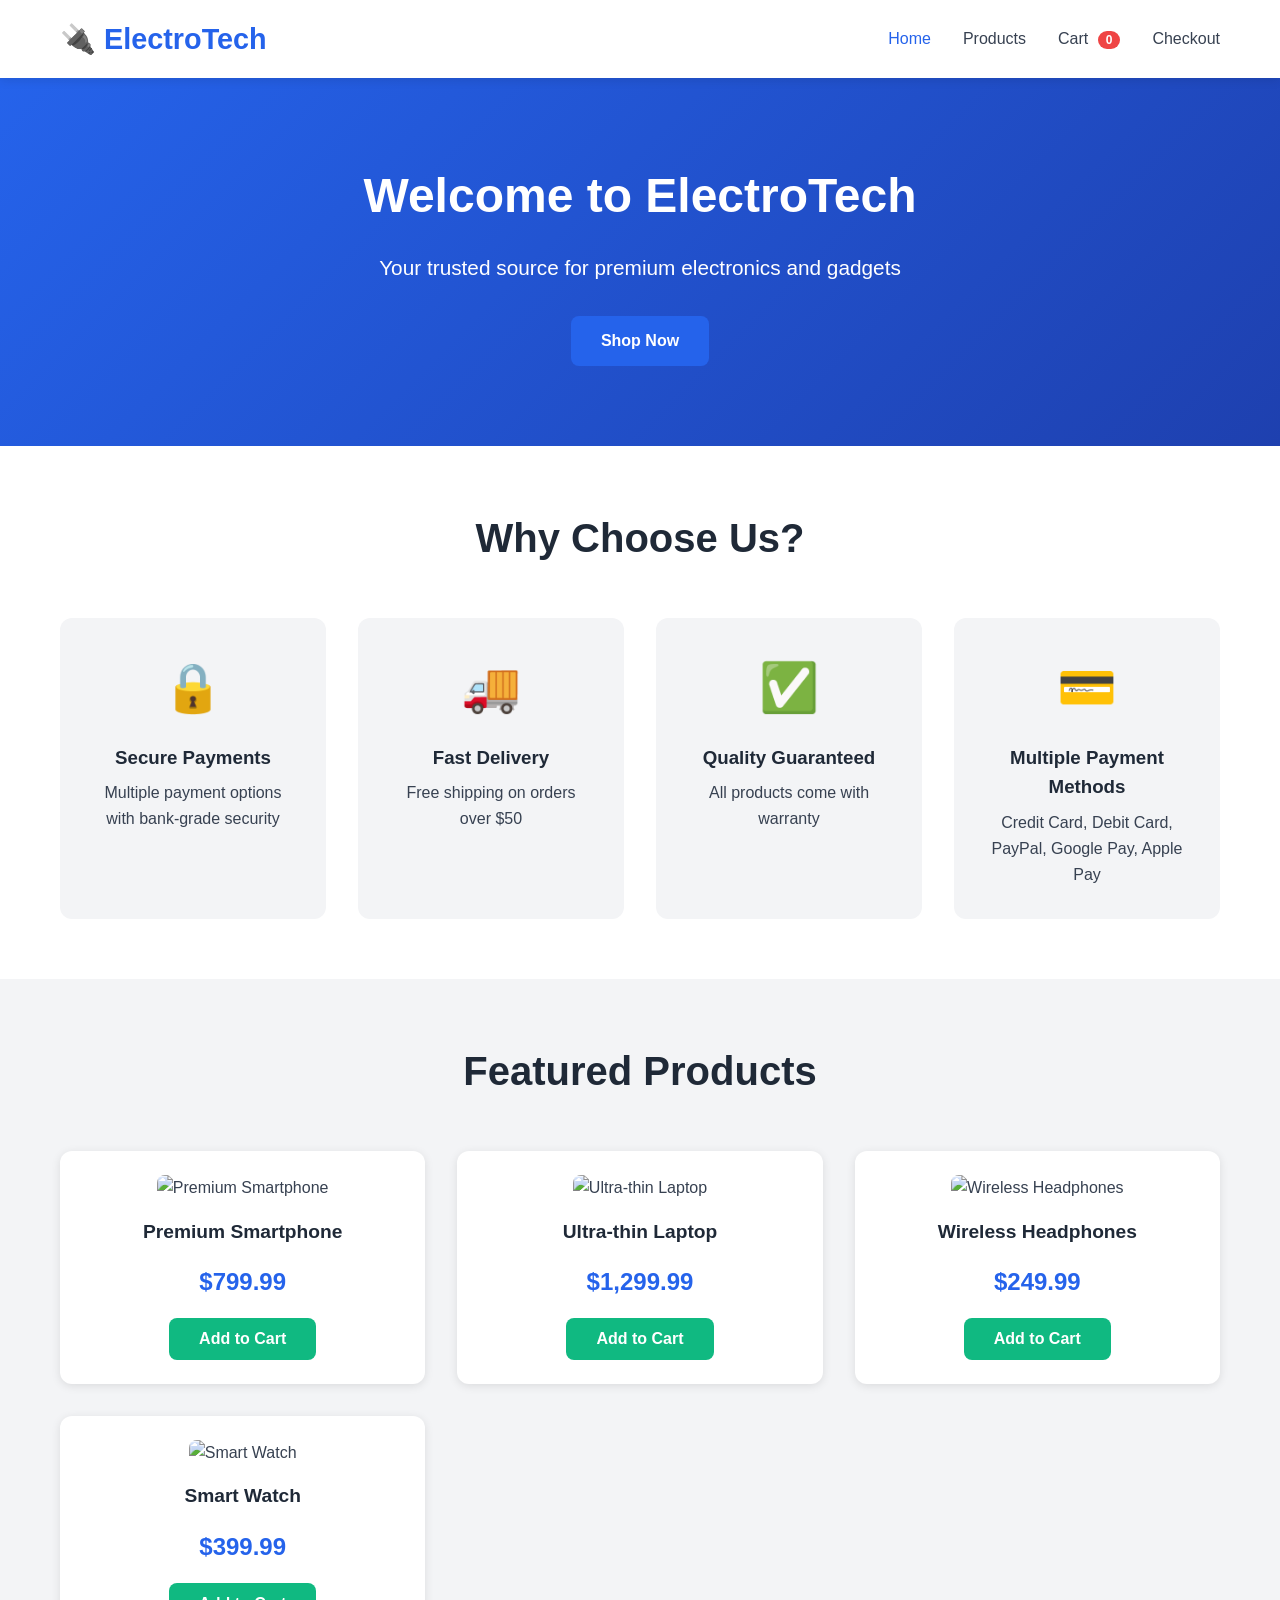
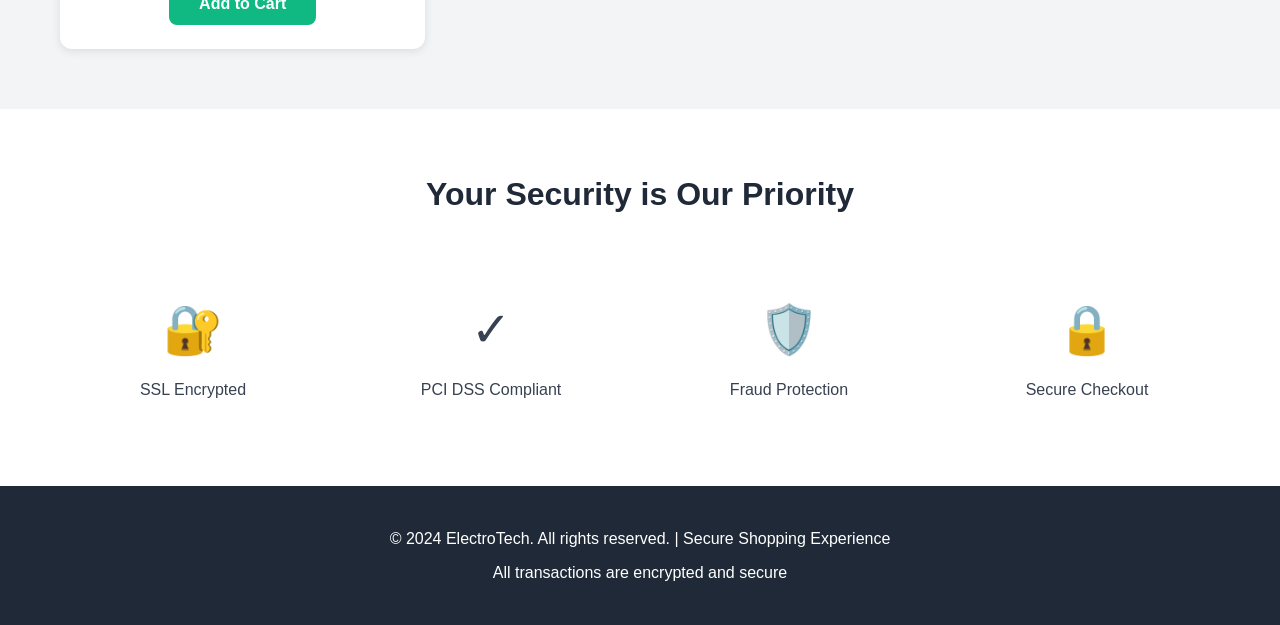
==== index.html @ 68d44483 "Add complete e-commerce website with secure payment options Co-authored-by: Seema2005406 <67706624+S" ====
<!DOCTYPE html>
<html lang="en">
<head>
    <meta charset="UTF-8">
    <meta name="viewport" content="width=device-width, initial-scale=1.0">
    <meta http-equiv="Content-Security-Policy" content="default-src 'self'; script-src 'self' 'unsafe-inline' https://www.paypal.com https://www.google.com https://appleid.cdn-apple.com; style-src 'self' 'unsafe-inline'; img-src 'self' data: https:; connect-src 'self' https://api.paypal.com https://pay.google.com;">
    <meta http-equiv="Strict-Transport-Security" content="max-age=31536000; includeSubDomains">
    <title>ElectroTech - Premium Electronics Store</title>
    <link rel="stylesheet" href="styles.css">
</head>
<body>
    <header>
        <nav class="navbar">
            <div class="container">
                <div class="logo">
                    <h1>🔌 ElectroTech</h1>
                </div>
                <ul class="nav-links">
                    <li><a href="index.html" class="active">Home</a></li>
                    <li><a href="products.html">Products</a></li>
                    <li><a href="cart.html">Cart <span id="cart-count" class="badge">0</span></a></li>
                    <li><a href="checkout.html">Checkout</a></li>
                </ul>
            </div>
        </nav>
    </header>

    <main>
        <section class="hero">
            <div class="container">
                <div class="hero-content">
                    <h2>Welcome to ElectroTech</h2>
                    <p>Your trusted source for premium electronics and gadgets</p>
                    <a href="products.html" class="btn btn-primary">Shop Now</a>
                </div>
            </div>
        </section>

        <section class="features">
            <div class="container">
                <h2>Why Choose Us?</h2>
                <div class="features-grid">
                    <div class="feature-card">
                        <div class="icon">🔒</div>
                        <h3>Secure Payments</h3>
                        <p>Multiple payment options with bank-grade security</p>
                    </div>
                    <div class="feature-card">
                        <div class="icon">🚚</div>
                        <h3>Fast Delivery</h3>
                        <p>Free shipping on orders over $50</p>
                    </div>
                    <div class="feature-card">
                        <div class="icon">✅</div>
                        <h3>Quality Guaranteed</h3>
                        <p>All products come with warranty</p>
                    </div>
                    <div class="feature-card">
                        <div class="icon">💳</div>
                        <h3>Multiple Payment Methods</h3>
                        <p>Credit Card, Debit Card, PayPal, Google Pay, Apple Pay</p>
                    </div>
                </div>
            </div>
        </section>

        <section class="featured-products">
            <div class="container">
                <h2>Featured Products</h2>
                <div class="products-grid">
                    <div class="product-card" data-product-id="1">
                        <img src="https://via.placeholder.com/300x300/4A90E2/ffffff?text=Smartphone" alt="Premium Smartphone">
                        <h3>Premium Smartphone</h3>
                        <p class="price">$799.99</p>
                        <button class="btn btn-secondary add-to-cart" data-id="1" data-name="Premium Smartphone" data-price="799.99">Add to Cart</button>
                    </div>
                    <div class="product-card" data-product-id="2">
                        <img src="https://via.placeholder.com/300x300/50C878/ffffff?text=Laptop" alt="Ultra-thin Laptop">
                        <h3>Ultra-thin Laptop</h3>
                        <p class="price">$1,299.99</p>
                        <button class="btn btn-secondary add-to-cart" data-id="2" data-name="Ultra-thin Laptop" data-price="1299.99">Add to Cart</button>
                    </div>
                    <div class="product-card" data-product-id="3">
                        <img src="https://via.placeholder.com/300x300/FF6B6B/ffffff?text=Headphones" alt="Wireless Headphones">
                        <h3>Wireless Headphones</h3>
                        <p class="price">$249.99</p>
                        <button class="btn btn-secondary add-to-cart" data-id="3" data-name="Wireless Headphones" data-price="249.99">Add to Cart</button>
                    </div>
                    <div class="product-card" data-product-id="4">
                        <img src="https://via.placeholder.com/300x300/FFD93D/ffffff?text=Smartwatch" alt="Smart Watch">
                        <h3>Smart Watch</h3>
                        <p class="price">$399.99</p>
                        <button class="btn btn-secondary add-to-cart" data-id="4" data-name="Smart Watch" data-price="399.99">Add to Cart</button>
                    </div>
                </div>
            </div>
        </section>

        <section class="security-badges">
            <div class="container">
                <h2>Your Security is Our Priority</h2>
                <div class="badges-grid">
                    <div class="badge-item">
                        <div class="badge-icon">🔐</div>
                        <p>SSL Encrypted</p>
                    </div>
                    <div class="badge-item">
                        <div class="badge-icon">✓</div>
                        <p>PCI DSS Compliant</p>
                    </div>
                    <div class="badge-item">
                        <div class="badge-icon">🛡️</div>
                        <p>Fraud Protection</p>
                    </div>
                    <div class="badge-item">
                        <div class="badge-icon">🔒</div>
                        <p>Secure Checkout</p>
                    </div>
                </div>
            </div>
        </section>
    </main>

    <footer>
        <div class="container">
            <p>&copy; 2024 ElectroTech. All rights reserved. | Secure Shopping Experience</p>
            <p>All transactions are encrypted and secure</p>
        </div>
    </footer>

    <script src="script.js"></script>
</body>
</html>
---- styles.css ----
/* Global Styles */
* {
    margin: 0;
    padding: 0;
    box-sizing: border-box;
}

:root {
    --primary-color: #2563eb;
    --secondary-color: #1e40af;
    --success-color: #10b981;
    --danger-color: #ef4444;
    --warning-color: #f59e0b;
    --dark-color: #1f2937;
    --light-color: #f3f4f6;
    --border-color: #e5e7eb;
    --text-color: #374151;
    --white: #ffffff;
    --shadow: 0 2px 10px rgba(0, 0, 0, 0.1);
    --shadow-lg: 0 10px 30px rgba(0, 0, 0, 0.15);
}

body {
    font-family: -apple-system, BlinkMacSystemFont, 'Segoe UI', Roboto, 'Helvetica Neue', Arial, sans-serif;
    line-height: 1.6;
    color: var(--text-color);
    background-color: var(--light-color);
}

.container {
    max-width: 1200px;
    margin: 0 auto;
    padding: 0 20px;
}

/* Navigation */
.navbar {
    background-color: var(--white);
    box-shadow: var(--shadow);
    position: sticky;
    top: 0;
    z-index: 1000;
}

.navbar .container {
    display: flex;
    justify-content: space-between;
    align-items: center;
    padding: 1rem 20px;
}

.logo h1 {
    color: var(--primary-color);
    font-size: 1.8rem;
}

.nav-links {
    display: flex;
    list-style: none;
    gap: 2rem;
}

.nav-links a {
    text-decoration: none;
    color: var(--text-color);
    font-weight: 500;
    transition: color 0.3s;
    position: relative;
}

.nav-links a:hover,
.nav-links a.active {
    color: var(--primary-color);
}

.badge {
    background-color: var(--danger-color);
    color: var(--white);
    padding: 2px 8px;
    border-radius: 12px;
    font-size: 0.75rem;
    font-weight: bold;
    margin-left: 5px;
}

/* Hero Section */
.hero {
    background: linear-gradient(135deg, var(--primary-color) 0%, var(--secondary-color) 100%);
    color: var(--white);
    padding: 80px 0;
    text-align: center;
}

.hero-content h2 {
    font-size: 3rem;
    margin-bottom: 1rem;
}

.hero-content p {
    font-size: 1.3rem;
    margin-bottom: 2rem;
}

/* Buttons */
.btn {
    display: inline-block;
    padding: 12px 30px;
    border: none;
    border-radius: 8px;
    font-size: 1rem;
    font-weight: 600;
    text-decoration: none;
    cursor: pointer;
    transition: all 0.3s;
    text-align: center;
}

.btn-primary {
    background-color: var(--primary-color);
    color: var(--white);
}

.btn-primary:hover {
    background-color: var(--secondary-color);
    transform: translateY(-2px);
    box-shadow: var(--shadow);
}

.btn-secondary {
    background-color: var(--success-color);
    color: var(--white);
}

.btn-secondary:hover {
    background-color: #059669;
}

.btn-block {
    display: block;
    width: 100%;
}

.btn-google-pay {
    background-color: #4285f4;
    color: var(--white);
    margin-top: 1rem;
}

.btn-apple-pay {
    background-color: #000;
    color: var(--white);
    margin-top: 1rem;
}

.btn-submit {
    margin-top: 2rem;
    padding: 15px;
    font-size: 1.1rem;
}

/* Features Section */
.features {
    padding: 60px 0;
    background-color: var(--white);
}

.features h2 {
    text-align: center;
    font-size: 2.5rem;
    margin-bottom: 3rem;
    color: var(--dark-color);
}

.features-grid {
    display: grid;
    grid-template-columns: repeat(auto-fit, minmax(250px, 1fr));
    gap: 2rem;
}

.feature-card {
    text-align: center;
    padding: 2rem;
    border-radius: 12px;
    background-color: var(--light-color);
    transition: transform 0.3s, box-shadow 0.3s;
}

.feature-card:hover {
    transform: translateY(-5px);
    box-shadow: var(--shadow-lg);
}

.feature-card .icon {
    font-size: 3rem;
    margin-bottom: 1rem;
}

.feature-card h3 {
    color: var(--dark-color);
    margin-bottom: 0.5rem;
}

/* Products Grid */
.featured-products,
.products-section {
    padding: 60px 0;
    background-color: var(--light-color);
}

.featured-products h2,
.products-section h2 {
    text-align: center;
    font-size: 2.5rem;
    margin-bottom: 3rem;
    color: var(--dark-color);
}

.products-grid {
    display: grid;
    grid-template-columns: repeat(auto-fill, minmax(280px, 1fr));
    gap: 2rem;
}

.product-card {
    background-color: var(--white);
    border-radius: 12px;
    padding: 1.5rem;
    text-align: center;
    box-shadow: var(--shadow);
    transition: transform 0.3s, box-shadow 0.3s;
}

.product-card:hover {
    transform: translateY(-5px);
    box-shadow: var(--shadow-lg);
}

.product-card img {
    width: 100%;
    height: 250px;
    object-fit: cover;
    border-radius: 8px;
    margin-bottom: 1rem;
}

.product-card h3 {
    color: var(--dark-color);
    margin-bottom: 0.5rem;
    font-size: 1.2rem;
}

.product-card .description {
    color: var(--text-color);
    font-size: 0.9rem;
    margin-bottom: 0.5rem;
}

.product-card .price {
    color: var(--primary-color);
    font-size: 1.5rem;
    font-weight: bold;
    margin: 1rem 0;
}

/* Security Badges */
.security-badges {
    padding: 60px 0;
    background-color: var(--white);
}

.security-badges h2 {
    text-align: center;
    font-size: 2rem;
    margin-bottom: 3rem;
    color: var(--dark-color);
}

.badges-grid {
    display: grid;
    grid-template-columns: repeat(auto-fit, minmax(200px, 1fr));
    gap: 2rem;
}

.badge-item {
    text-align: center;
    padding: 1.5rem;
}

.badge-icon {
    font-size: 3rem;
    margin-bottom: 0.5rem;
}

/* Page Header */
.page-header {
    background: linear-gradient(135deg, var(--primary-color) 0%, var(--secondary-color) 100%);
    color: var(--white);
    padding: 40px 0;
    text-align: center;
}

.page-header h2 {
    font-size: 2.5rem;
    margin-bottom: 0.5rem;
}

/* Cart Section */
.cart-section {
    padding: 60px 0;
}

.cart-content {
    display: grid;
    grid-template-columns: 2fr 1fr;
    gap: 2rem;
}

.cart-items {
    background-color: var(--white);
    border-radius: 12px;
    padding: 2rem;
    box-shadow: var(--shadow);
}

.cart-item {
    display: flex;
    gap: 1.5rem;
    padding: 1.5rem;
    border-bottom: 1px solid var(--border-color);
    align-items: center;
}

.cart-item:last-child {
    border-bottom: none;
}

.cart-item img {
    width: 100px;
    height: 100px;
    object-fit: cover;
    border-radius: 8px;
}

.cart-item-details {
    flex: 1;
}

.cart-item-details h3 {
    color: var(--dark-color);
    margin-bottom: 0.5rem;
}

.cart-item-price {
    color: var(--primary-color);
    font-size: 1.2rem;
    font-weight: bold;
}

.cart-item-controls {
    display: flex;
    align-items: center;
    gap: 1rem;
    margin-top: 0.5rem;
}

.quantity-control {
    display: flex;
    align-items: center;
    gap: 0.5rem;
}

.quantity-btn {
    background-color: var(--light-color);
    border: 1px solid var(--border-color);
    width: 30px;
    height: 30px;
    border-radius: 4px;
    cursor: pointer;
    font-weight: bold;
}

.quantity-btn:hover {
    background-color: var(--border-color);
}

.quantity-display {
    min-width: 30px;
    text-align: center;
    font-weight: bold;
}

.remove-btn {
    background-color: var(--danger-color);
    color: var(--white);
    border: none;
    padding: 8px 16px;
    border-radius: 6px;
    cursor: pointer;
    font-size: 0.9rem;
}

.remove-btn:hover {
    background-color: #dc2626;
}

.empty-cart {
    text-align: center;
    padding: 4rem 2rem;
    background-color: var(--white);
    border-radius: 12px;
    box-shadow: var(--shadow);
}

.empty-cart .icon {
    font-size: 5rem;
    margin-bottom: 1rem;
}

.empty-cart h3 {
    color: var(--dark-color);
    font-size: 1.8rem;
    margin-bottom: 0.5rem;
}

.cart-summary {
    background-color: var(--white);
    border-radius: 12px;
    padding: 2rem;
    box-shadow: var(--shadow);
    height: fit-content;
    position: sticky;
    top: 100px;
}

.cart-summary h3 {
    color: var(--dark-color);
    margin-bottom: 1.5rem;
    font-size: 1.5rem;
}

.summary-row {
    display: flex;
    justify-content: space-between;
    padding: 0.75rem 0;
    border-bottom: 1px solid var(--border-color);
}

.summary-row.total {
    border-top: 2px solid var(--dark-color);
    border-bottom: none;
    padding-top: 1rem;
    margin-top: 0.5rem;
    font-size: 1.3rem;
}

/* Checkout Section */
.checkout-section {
    padding: 40px 0 60px;
}

.checkout-grid {
    display: grid;
    grid-template-columns: 2fr 1fr;
    gap: 2rem;
}

.checkout-form {
    background-color: var(--white);
    border-radius: 12px;
    padding: 2rem;
    box-shadow: var(--shadow);
}

.security-notice {
    background-color: #ecfdf5;
    border: 2px solid var(--success-color);
    border-radius: 8px;
    padding: 1rem;
    margin-bottom: 2rem;
    display: flex;
    align-items: center;
    gap: 1rem;
}

.lock-icon {
    font-size: 1.5rem;
}

.form-section {
    margin-bottom: 2rem;
    padding-bottom: 2rem;
    border-bottom: 1px solid var(--border-color);
}

.form-section:last-child {
    border-bottom: none;
}

.form-section h3 {
    color: var(--dark-color);
    margin-bottom: 1.5rem;
    font-size: 1.3rem;
}

.form-group {
    margin-bottom: 1.5rem;
}

.form-group label {
    display: block;
    color: var(--dark-color);
    font-weight: 500;
    margin-bottom: 0.5rem;
}

.form-group input[type="text"],
.form-group input[type="email"],
.form-group input[type="tel"],
.form-group select {
    width: 100%;
    padding: 12px;
    border: 1px solid var(--border-color);
    border-radius: 6px;
    font-size: 1rem;
    transition: border-color 0.3s;
}

.form-group input:focus,
.form-group select:focus {
    outline: none;
    border-color: var(--primary-color);
    box-shadow: 0 0 0 3px rgba(37, 99, 235, 0.1);
}

.form-group input:invalid:not(:placeholder-shown) {
    border-color: var(--danger-color);
}

.form-group input:valid:not(:placeholder-shown) {
    border-color: var(--success-color);
}

.form-row {
    display: grid;
    grid-template-columns: 1fr 1fr;
    gap: 1rem;
}

.help-text {
    display: block;
    font-size: 0.85rem;
    color: #6b7280;
    margin-top: 0.25rem;
}

/* Payment Methods */
.payment-methods {
    display: grid;
    gap: 1rem;
}

.payment-option {
    position: relative;
}

.payment-option input[type="radio"] {
    position: absolute;
    opacity: 0;
}

.payment-option label {
    display: flex;
    align-items: center;
    gap: 1rem;
    padding: 1rem;
    border: 2px solid var(--border-color);
    border-radius: 8px;
    cursor: pointer;
    transition: all 0.3s;
}

.payment-option input[type="radio"]:checked + label {
    border-color: var(--primary-color);
    background-color: #eff6ff;
}

.payment-option label:hover {
    border-color: var(--primary-color);
}

.payment-icon {
    font-size: 1.5rem;
    width: 40px;
    text-align: center;
}

.accepted-cards {
    display: flex;
    align-items: center;
    gap: 1rem;
    margin-bottom: 1rem;
    padding: 1rem;
    background-color: var(--light-color);
    border-radius: 8px;
}

.card-logos {
    display: flex;
    gap: 0.5rem;
}

.card-logo {
    padding: 4px 8px;
    background-color: var(--white);
    border: 1px solid var(--border-color);
    border-radius: 4px;
    font-size: 0.75rem;
    font-weight: bold;
}

.card-type-indicator {
    position: absolute;
    right: 12px;
    top: 50%;
    transform: translateY(-50%);
    font-weight: bold;
    color: var(--primary-color);
}

.payment-info-box {
    background-color: var(--light-color);
    border-radius: 8px;
    padding: 2rem;
    text-align: center;
}

.payment-info-box h3 {
    color: var(--dark-color);
    margin-bottom: 1rem;
}

.paypal-features,
.google-pay-features,
.apple-pay-features {
    margin: 1.5rem 0;
    text-align: left;
}

.paypal-features p,
.google-pay-features p,
.apple-pay-features p {
    padding: 0.5rem 0;
    color: var(--text-color);
}

.checkbox-label {
    display: flex;
    align-items: center;
    gap: 0.5rem;
    cursor: pointer;
    font-weight: normal;
}

.checkbox-label input[type="checkbox"] {
    width: 18px;
    height: 18px;
    cursor: pointer;
}

.checkbox-label a {
    color: var(--primary-color);
    text-decoration: none;
}

.checkbox-label a:hover {
    text-decoration: underline;
}

/* Security Features */
.security-features {
    background-color: #ecfdf5;
    border: 1px solid var(--success-color);
    border-radius: 8px;
    padding: 1.5rem;
    margin-top: 2rem;
}

.security-features h4 {
    color: var(--dark-color);
    margin-bottom: 1rem;
}

.security-features ul {
    list-style: none;
}

.security-features li {
    padding: 0.5rem 0;
    color: var(--text-color);
}

/* Order Summary Sidebar */
.order-summary-sidebar {
    position: sticky;
    top: 100px;
    height: fit-content;
}

.summary-box {
    background-color: var(--white);
    border-radius: 12px;
    padding: 2rem;
    box-shadow: var(--shadow);
    margin-bottom: 1.5rem;
}

.summary-box h3 {
    color: var(--dark-color);
    margin-bottom: 1.5rem;
    font-size: 1.3rem;
}

.summary-items {
    margin-bottom: 1.5rem;
}

.summary-item {
    display: flex;
    justify-content: space-between;
    padding: 0.75rem 0;
    border-bottom: 1px solid var(--border-color);
}

.summary-item:last-child {
    border-bottom: none;
}

.summary-item-name {
    font-weight: 500;
    color: var(--dark-color);
}

.summary-item-price {
    color: var(--text-color);
}

.summary-totals {
    border-top: 2px solid var(--border-color);
    padding-top: 1rem;
}

.trust-badges {
    display: grid;
    grid-template-columns: repeat(3, 1fr);
    gap: 1rem;
}

.trust-badge {
    background-color: var(--white);
    border-radius: 8px;
    padding: 1rem;
    text-align: center;
    box-shadow: var(--shadow);
}

.trust-badge span {
    font-size: 2rem;
    display: block;
    margin-bottom: 0.5rem;
}

.trust-badge p {
    font-size: 0.85rem;
    color: var(--text-color);
}

/* Modal */
.modal {
    display: none;
    position: fixed;
    top: 0;
    left: 0;
    width: 100%;
    height: 100%;
    background-color: rgba(0, 0, 0, 0.5);
    z-index: 2000;
    justify-content: center;
    align-items: center;
}

.modal.show {
    display: flex;
}

.modal-content {
    background-color: var(--white);
    border-radius: 12px;
    padding: 3rem;
    text-align: center;
    max-width: 500px;
    box-shadow: var(--shadow-lg);
}

.success-icon {
    width: 80px;
    height: 80px;
    background-color: var(--success-color);
    color: var(--white);
    border-radius: 50%;
    display: flex;
    align-items: center;
    justify-content: center;
    font-size: 3rem;
    margin: 0 auto 1.5rem;
}

.modal-content h2 {
    color: var(--dark-color);
    margin-bottom: 1rem;
}

.modal-content p {
    color: var(--text-color);
    margin-bottom: 1rem;
}

/* Footer */
footer {
    background-color: var(--dark-color);
    color: var(--white);
    padding: 2rem 0;
    text-align: center;
}

footer p {
    margin: 0.5rem 0;
}

/* Responsive Design */
@media (max-width: 768px) {
    .nav-links {
        gap: 1rem;
        font-size: 0.9rem;
    }

    .hero-content h2 {
        font-size: 2rem;
    }

    .hero-content p {
        font-size: 1rem;
    }

    .features-grid,
    .products-grid {
        grid-template-columns: 1fr;
    }

    .cart-content,
    .checkout-grid {
        grid-template-columns: 1fr;
    }

    .cart-item {
        flex-direction: column;
        text-align: center;
    }

    .form-row {
        grid-template-columns: 1fr;
    }

    .trust-badges {
        grid-template-columns: 1fr;
    }

    .order-summary-sidebar {
        position: static;
    }
}

@media (max-width: 480px) {
    .navbar .container {
        flex-direction: column;
        gap: 1rem;
    }

    .nav-links {
        flex-wrap: wrap;
        justify-content: center;
    }

    .logo h1 {
        font-size: 1.5rem;
    }
}

/* Animation */
@keyframes fadeIn {
    from {
        opacity: 0;
        transform: translateY(20px);
    }
    to {
        opacity: 1;
        transform: translateY(0);
    }
}

.product-card,
.feature-card,
.cart-item {
    animation: fadeIn 0.5s ease-out;
}
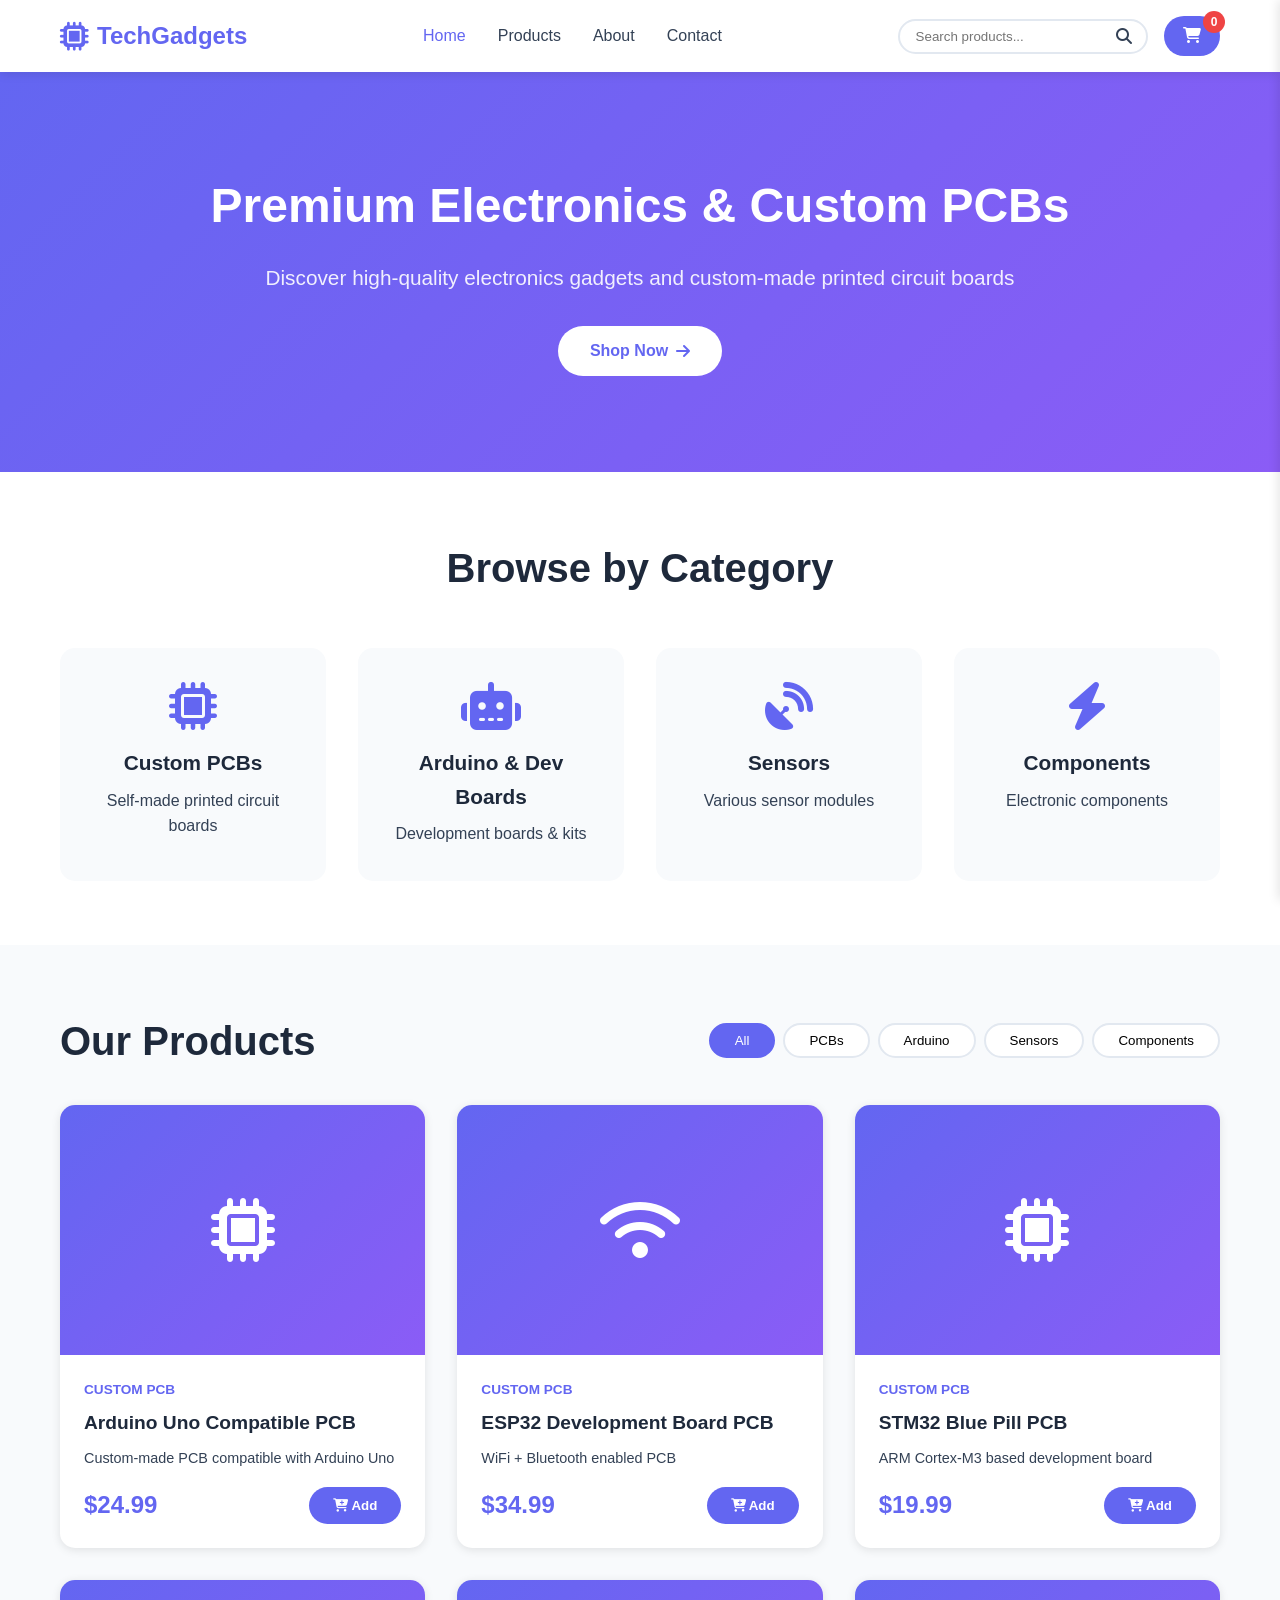
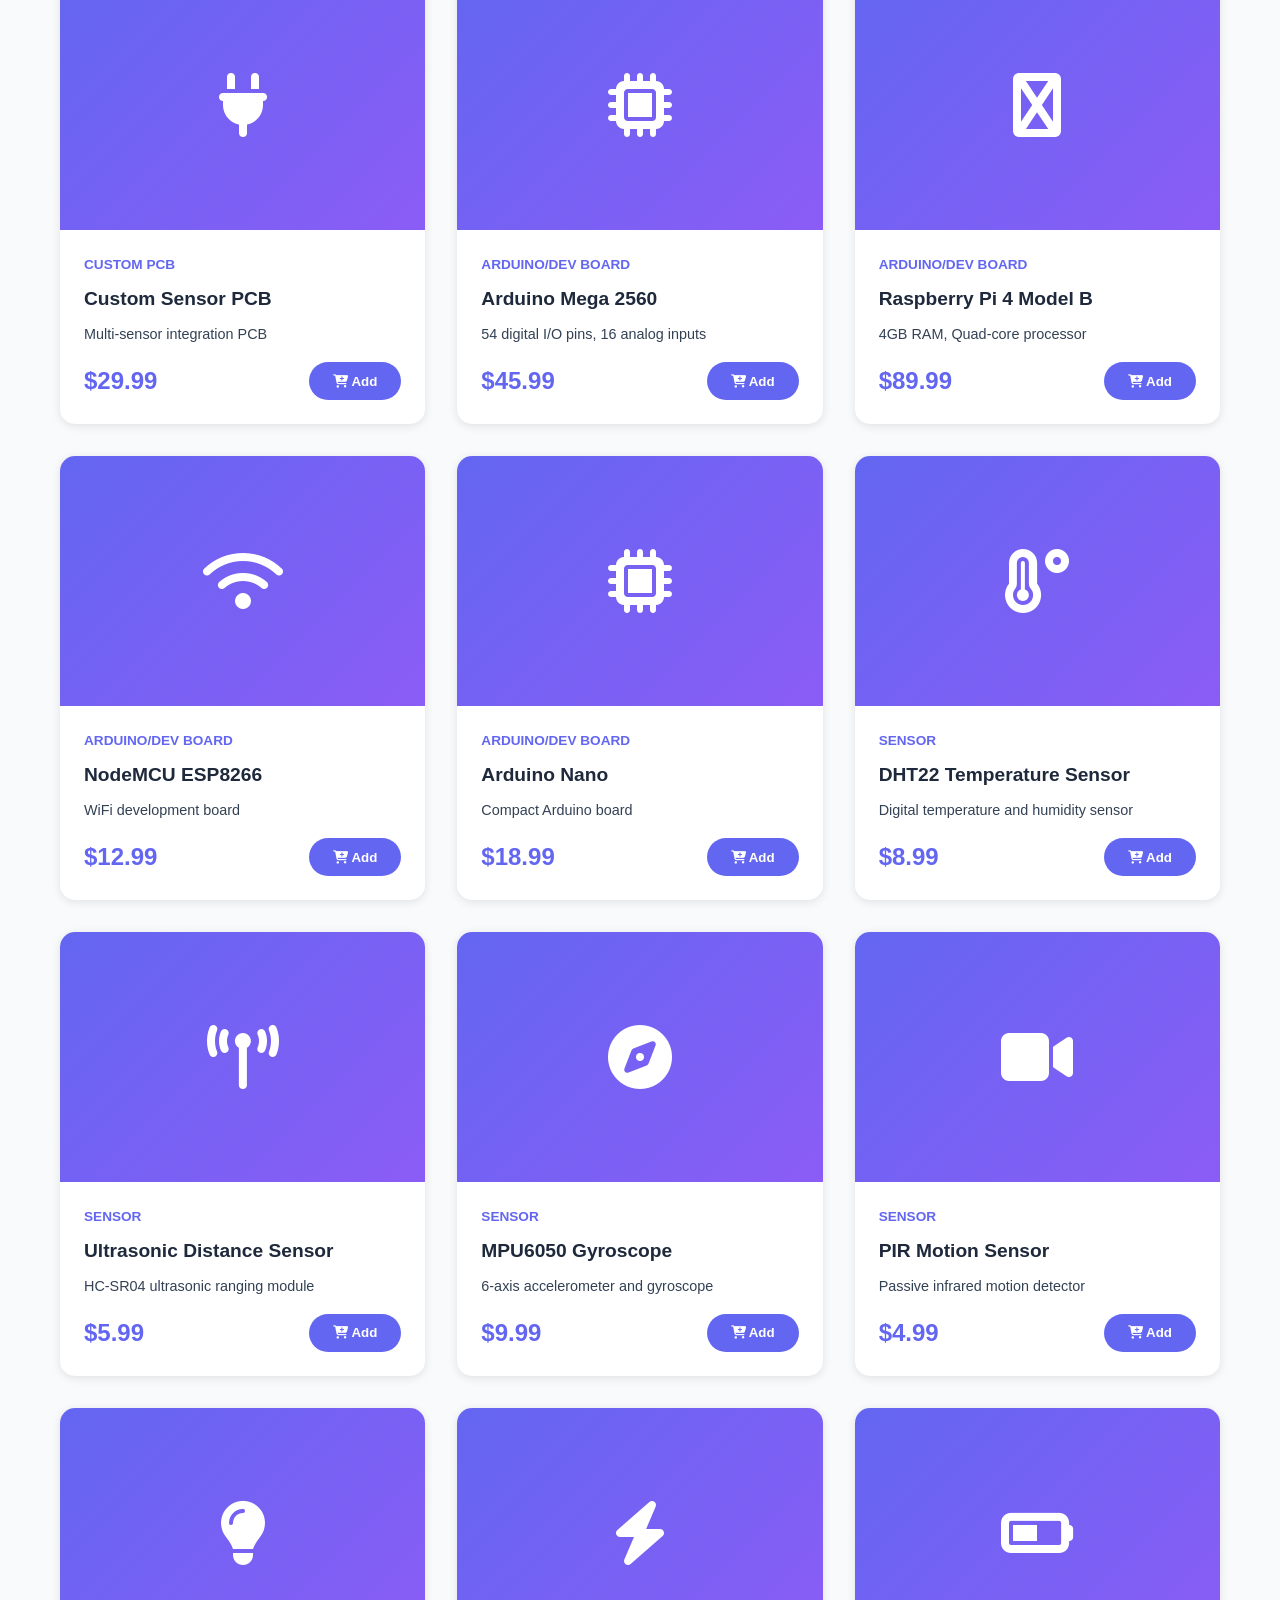
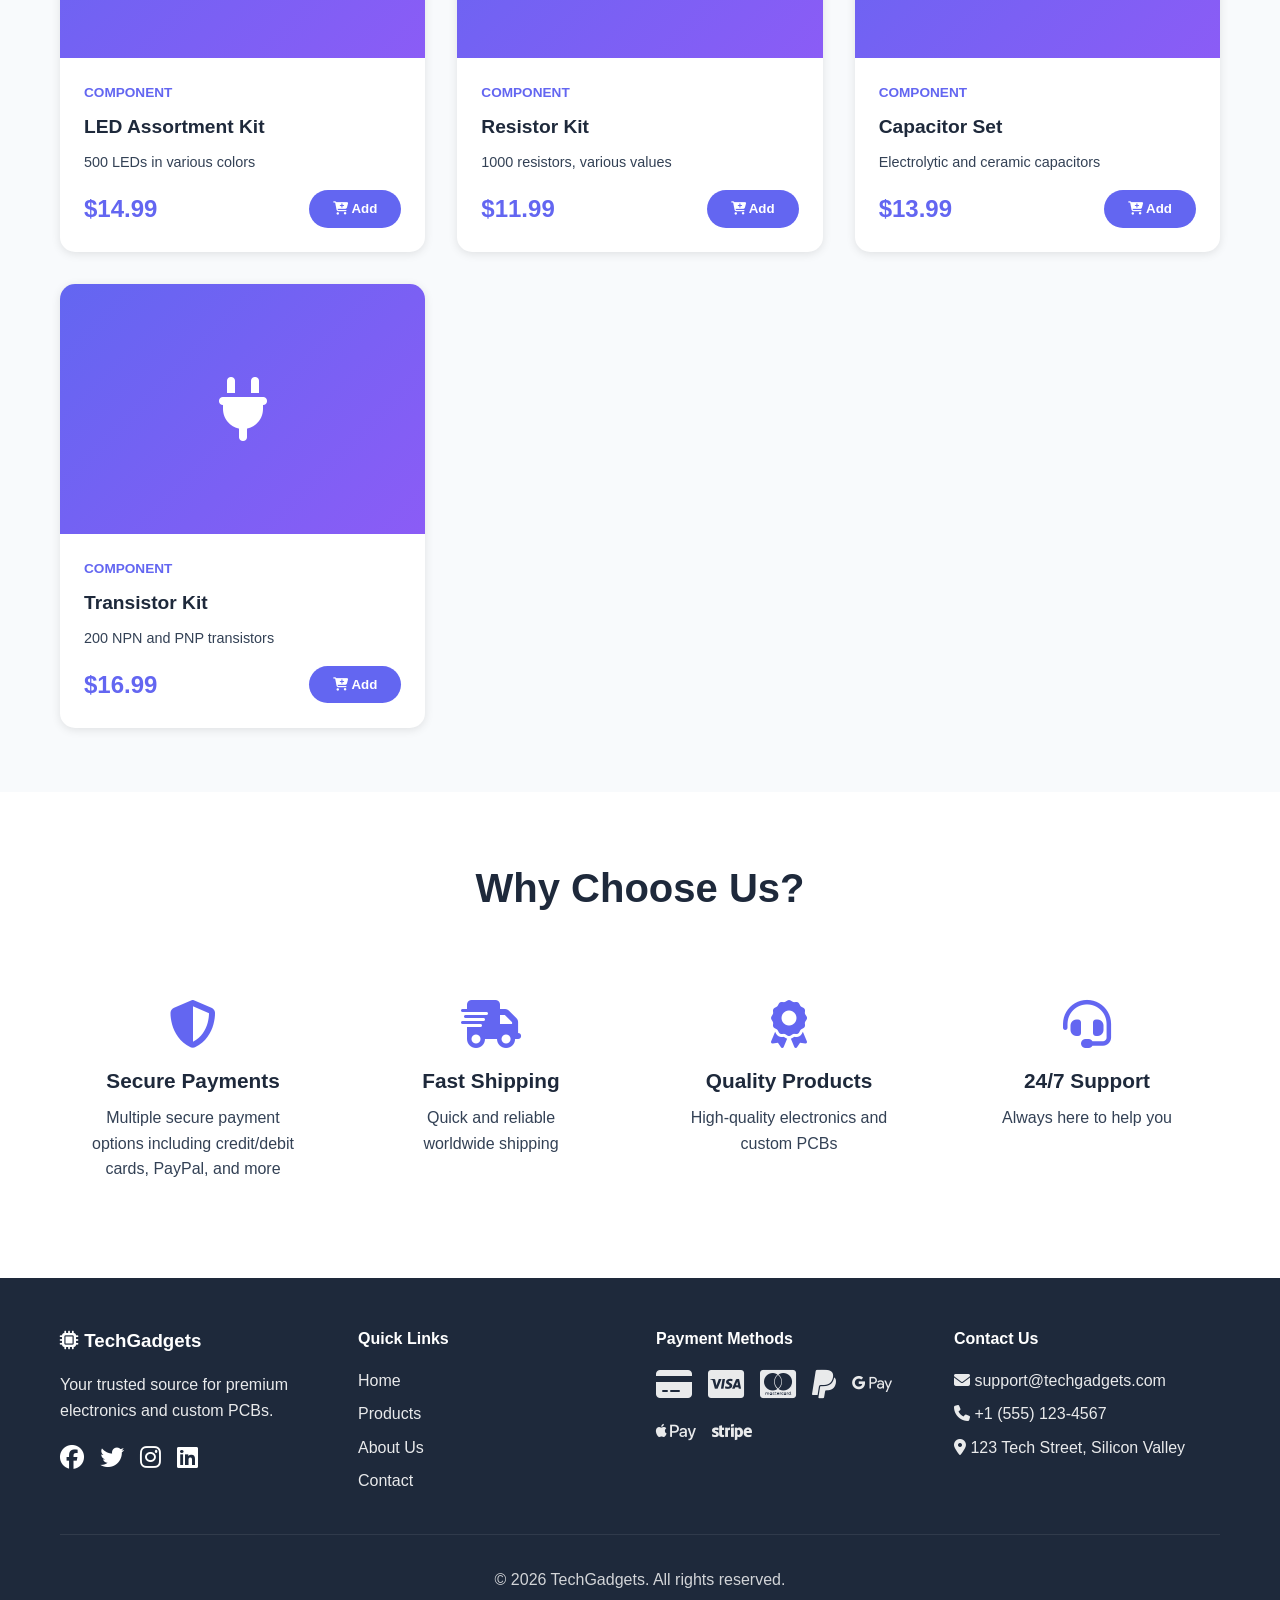
==== commit 6b172100: "Add complete e-commerce website with multiple payment options Co-authored-by: Seema2005406 <67706624" ====
--- a/index.html
+++ b/index.html
@@ -3,128 +3,387 @@
 <head>
     <meta charset="UTF-8">
     <meta name="viewport" content="width=device-width, initial-scale=1.0">
-    <meta http-equiv="Content-Security-Policy" content="default-src 'self'; script-src 'self' 'unsafe-inline' https://www.paypal.com https://www.google.com https://appleid.cdn-apple.com; style-src 'self' 'unsafe-inline'; img-src 'self' data: https:; connect-src 'self' https://api.paypal.com https://pay.google.com;">
-    <meta http-equiv="Strict-Transport-Security" content="max-age=31536000; includeSubDomains">
-    <title>ElectroTech - Premium Electronics Store</title>
+    <title>TechGadgets - Premium Electronics & PCBs</title>
     <link rel="stylesheet" href="styles.css">
+    <link rel="stylesheet" href="https://cdnjs.cloudflare.com/ajax/libs/font-awesome/6.4.0/css/all.min.css">
 </head>
 <body>
+    <!-- Header -->
     <header>
         <nav class="navbar">
             <div class="container">
                 <div class="logo">
-                    <h1>🔌 ElectroTech</h1>
-                </div>
-                <ul class="nav-links">
-                    <li><a href="index.html" class="active">Home</a></li>
-                    <li><a href="products.html">Products</a></li>
-                    <li><a href="cart.html">Cart <span id="cart-count" class="badge">0</span></a></li>
-                    <li><a href="checkout.html">Checkout</a></li>
-                </ul>
+                    <i class="fas fa-microchip"></i>
+                    <span>TechGadgets</span>
+                </div>
+                <div class="nav-links">
+                    <a href="#home" class="active">Home</a>
+                    <a href="#products">Products</a>
+                    <a href="#about">About</a>
+                    <a href="#contact">Contact</a>
+                </div>
+                <div class="nav-actions">
+                    <div class="search-box">
+                        <input type="text" id="searchInput" placeholder="Search products...">
+                        <i class="fas fa-search"></i>
+                    </div>
+                    <button class="cart-btn" onclick="toggleCart()">
+                        <i class="fas fa-shopping-cart"></i>
+                        <span class="cart-count">0</span>
+                    </button>
+                </div>
             </div>
         </nav>
     </header>
 
-    <main>
-        <section class="hero">
-            <div class="container">
-                <div class="hero-content">
-                    <h2>Welcome to ElectroTech</h2>
-                    <p>Your trusted source for premium electronics and gadgets</p>
-                    <a href="products.html" class="btn btn-primary">Shop Now</a>
-                </div>
-            </div>
-        </section>
-
-        <section class="features">
-            <div class="container">
-                <h2>Why Choose Us?</h2>
-                <div class="features-grid">
-                    <div class="feature-card">
-                        <div class="icon">🔒</div>
-                        <h3>Secure Payments</h3>
-                        <p>Multiple payment options with bank-grade security</p>
-                    </div>
-                    <div class="feature-card">
-                        <div class="icon">🚚</div>
-                        <h3>Fast Delivery</h3>
-                        <p>Free shipping on orders over $50</p>
-                    </div>
-                    <div class="feature-card">
-                        <div class="icon">✅</div>
-                        <h3>Quality Guaranteed</h3>
-                        <p>All products come with warranty</p>
-                    </div>
-                    <div class="feature-card">
-                        <div class="icon">💳</div>
-                        <h3>Multiple Payment Methods</h3>
-                        <p>Credit Card, Debit Card, PayPal, Google Pay, Apple Pay</p>
-                    </div>
-                </div>
-            </div>
-        </section>
-
-        <section class="featured-products">
-            <div class="container">
-                <h2>Featured Products</h2>
-                <div class="products-grid">
-                    <div class="product-card" data-product-id="1">
-                        <img src="https://via.placeholder.com/300x300/4A90E2/ffffff?text=Smartphone" alt="Premium Smartphone">
-                        <h3>Premium Smartphone</h3>
-                        <p class="price">$799.99</p>
-                        <button class="btn btn-secondary add-to-cart" data-id="1" data-name="Premium Smartphone" data-price="799.99">Add to Cart</button>
-                    </div>
-                    <div class="product-card" data-product-id="2">
-                        <img src="https://via.placeholder.com/300x300/50C878/ffffff?text=Laptop" alt="Ultra-thin Laptop">
-                        <h3>Ultra-thin Laptop</h3>
-                        <p class="price">$1,299.99</p>
-                        <button class="btn btn-secondary add-to-cart" data-id="2" data-name="Ultra-thin Laptop" data-price="1299.99">Add to Cart</button>
-                    </div>
-                    <div class="product-card" data-product-id="3">
-                        <img src="https://via.placeholder.com/300x300/FF6B6B/ffffff?text=Headphones" alt="Wireless Headphones">
-                        <h3>Wireless Headphones</h3>
-                        <p class="price">$249.99</p>
-                        <button class="btn btn-secondary add-to-cart" data-id="3" data-name="Wireless Headphones" data-price="249.99">Add to Cart</button>
-                    </div>
-                    <div class="product-card" data-product-id="4">
-                        <img src="https://via.placeholder.com/300x300/FFD93D/ffffff?text=Smartwatch" alt="Smart Watch">
-                        <h3>Smart Watch</h3>
-                        <p class="price">$399.99</p>
-                        <button class="btn btn-secondary add-to-cart" data-id="4" data-name="Smart Watch" data-price="399.99">Add to Cart</button>
-                    </div>
-                </div>
-            </div>
-        </section>
-
-        <section class="security-badges">
-            <div class="container">
-                <h2>Your Security is Our Priority</h2>
-                <div class="badges-grid">
-                    <div class="badge-item">
-                        <div class="badge-icon">🔐</div>
-                        <p>SSL Encrypted</p>
-                    </div>
-                    <div class="badge-item">
-                        <div class="badge-icon">✓</div>
-                        <p>PCI DSS Compliant</p>
-                    </div>
-                    <div class="badge-item">
-                        <div class="badge-icon">🛡️</div>
-                        <p>Fraud Protection</p>
-                    </div>
-                    <div class="badge-item">
-                        <div class="badge-icon">🔒</div>
-                        <p>Secure Checkout</p>
-                    </div>
-                </div>
-            </div>
-        </section>
-    </main>
-
-    <footer>
-        <div class="container">
-            <p>&copy; 2024 ElectroTech. All rights reserved. | Secure Shopping Experience</p>
-            <p>All transactions are encrypted and secure</p>
+    <!-- Hero Section -->
+    <section id="home" class="hero">
+        <div class="container">
+            <div class="hero-content">
+                <h1>Premium Electronics & Custom PCBs</h1>
+                <p>Discover high-quality electronics gadgets and custom-made printed circuit boards</p>
+                <button class="btn-primary" onclick="document.getElementById('products').scrollIntoView({behavior: 'smooth'})">
+                    Shop Now <i class="fas fa-arrow-right"></i>
+                </button>
+            </div>
+        </div>
+    </section>
+
+    <!-- Categories -->
+    <section class="categories">
+        <div class="container">
+            <h2>Browse by Category</h2>
+            <div class="category-grid">
+                <div class="category-card" onclick="filterProducts('pcb')">
+                    <i class="fas fa-microchip"></i>
+                    <h3>Custom PCBs</h3>
+                    <p>Self-made printed circuit boards</p>
+                </div>
+                <div class="category-card" onclick="filterProducts('arduino')">
+                    <i class="fas fa-robot"></i>
+                    <h3>Arduino & Dev Boards</h3>
+                    <p>Development boards & kits</p>
+                </div>
+                <div class="category-card" onclick="filterProducts('sensor')">
+                    <i class="fas fa-satellite-dish"></i>
+                    <h3>Sensors</h3>
+                    <p>Various sensor modules</p>
+                </div>
+                <div class="category-card" onclick="filterProducts('component')">
+                    <i class="fas fa-bolt"></i>
+                    <h3>Components</h3>
+                    <p>Electronic components</p>
+                </div>
+            </div>
+        </div>
+    </section>
+
+    <!-- Products Section -->
+    <section id="products" class="products-section">
+        <div class="container">
+            <div class="section-header">
+                <h2>Our Products</h2>
+                <div class="filter-buttons">
+                    <button class="filter-btn active" onclick="filterProducts('all')">All</button>
+                    <button class="filter-btn" onclick="filterProducts('pcb')">PCBs</button>
+                    <button class="filter-btn" onclick="filterProducts('arduino')">Arduino</button>
+                    <button class="filter-btn" onclick="filterProducts('sensor')">Sensors</button>
+                    <button class="filter-btn" onclick="filterProducts('component')">Components</button>
+                </div>
+            </div>
+            <div id="productsGrid" class="products-grid">
+                <!-- Products will be loaded dynamically -->
+            </div>
+        </div>
+    </section>
+
+    <!-- About Section -->
+    <section id="about" class="about-section">
+        <div class="container">
+            <h2>Why Choose Us?</h2>
+            <div class="features-grid">
+                <div class="feature-card">
+                    <i class="fas fa-shield-alt"></i>
+                    <h3>Secure Payments</h3>
+                    <p>Multiple secure payment options including credit/debit cards, PayPal, and more</p>
+                </div>
+                <div class="feature-card">
+                    <i class="fas fa-shipping-fast"></i>
+                    <h3>Fast Shipping</h3>
+                    <p>Quick and reliable worldwide shipping</p>
+                </div>
+                <div class="feature-card">
+                    <i class="fas fa-award"></i>
+                    <h3>Quality Products</h3>
+                    <p>High-quality electronics and custom PCBs</p>
+                </div>
+                <div class="feature-card">
+                    <i class="fas fa-headset"></i>
+                    <h3>24/7 Support</h3>
+                    <p>Always here to help you</p>
+                </div>
+            </div>
+        </div>
+    </section>
+
+    <!-- Cart Sidebar -->
+    <div id="cartSidebar" class="cart-sidebar">
+        <div class="cart-header">
+            <h2>Shopping Cart</h2>
+            <button class="close-btn" onclick="toggleCart()">
+                <i class="fas fa-times"></i>
+            </button>
+        </div>
+        <div id="cartItems" class="cart-items">
+            <!-- Cart items will be loaded dynamically -->
+        </div>
+        <div class="cart-footer">
+            <div class="cart-total">
+                <span>Total:</span>
+                <span id="cartTotal">$0.00</span>
+            </div>
+            <button class="btn-primary btn-full" onclick="proceedToCheckout()">
+                Proceed to Checkout <i class="fas fa-arrow-right"></i>
+            </button>
+        </div>
+    </div>
+
+    <!-- Checkout Modal -->
+    <div id="checkoutModal" class="modal">
+        <div class="modal-content">
+            <div class="modal-header">
+                <h2>Checkout</h2>
+                <button class="close-btn" onclick="closeCheckout()">
+                    <i class="fas fa-times"></i>
+                </button>
+            </div>
+            <div class="modal-body">
+                <!-- Order Summary -->
+                <div class="checkout-section">
+                    <h3>Order Summary</h3>
+                    <div id="checkoutItems" class="checkout-items">
+                        <!-- Order items will be loaded here -->
+                    </div>
+                    <div class="order-total">
+                        <span>Total Amount:</span>
+                        <span id="checkoutTotal">$0.00</span>
+                    </div>
+                </div>
+
+                <!-- Shipping Information -->
+                <div class="checkout-section">
+                    <h3>Shipping Information</h3>
+                    <form id="shippingForm">
+                        <div class="form-row">
+                            <div class="form-group">
+                                <label>Full Name *</label>
+                                <input type="text" required placeholder="John Doe">
+                            </div>
+                            <div class="form-group">
+                                <label>Email *</label>
+                                <input type="email" required placeholder="john@example.com">
+                            </div>
+                        </div>
+                        <div class="form-group">
+                            <label>Address *</label>
+                            <input type="text" required placeholder="123 Main Street">
+                        </div>
+                        <div class="form-row">
+                            <div class="form-group">
+                                <label>City *</label>
+                                <input type="text" required placeholder="New York">
+                            </div>
+                            <div class="form-group">
+                                <label>Postal Code *</label>
+                                <input type="text" required placeholder="10001">
+                            </div>
+                            <div class="form-group">
+                                <label>Country *</label>
+                                <input type="text" required placeholder="USA">
+                            </div>
+                        </div>
+                    </form>
+                </div>
+
+                <!-- Payment Method Selection -->
+                <div class="checkout-section">
+                    <h3>Payment Method</h3>
+                    <div class="payment-methods">
+                        <div class="payment-option" onclick="selectPaymentMethod('credit-card')">
+                            <input type="radio" name="payment" id="creditCard" checked>
+                            <label for="creditCard">
+                                <i class="fas fa-credit-card"></i>
+                                <span>Credit Card</span>
+                            </label>
+                        </div>
+                        <div class="payment-option" onclick="selectPaymentMethod('debit-card')">
+                            <input type="radio" name="payment" id="debitCard">
+                            <label for="debitCard">
+                                <i class="fas fa-credit-card"></i>
+                                <span>Debit Card</span>
+                            </label>
+                        </div>
+                        <div class="payment-option" onclick="selectPaymentMethod('paypal')">
+                            <input type="radio" name="payment" id="paypal">
+                            <label for="paypal">
+                                <i class="fab fa-paypal"></i>
+                                <span>PayPal</span>
+                            </label>
+                        </div>
+                        <div class="payment-option" onclick="selectPaymentMethod('google-pay')">
+                            <input type="radio" name="payment" id="googlePay">
+                            <label for="googlePay">
+                                <i class="fab fa-google"></i>
+                                <span>Google Pay</span>
+                            </label>
+                        </div>
+                        <div class="payment-option" onclick="selectPaymentMethod('apple-pay')">
+                            <input type="radio" name="payment" id="applePay">
+                            <label for="applePay">
+                                <i class="fab fa-apple"></i>
+                                <span>Apple Pay</span>
+                            </label>
+                        </div>
+                        <div class="payment-option" onclick="selectPaymentMethod('stripe')">
+                            <input type="radio" name="payment" id="stripe">
+                            <label for="stripe">
+                                <i class="fab fa-stripe"></i>
+                                <span>Stripe</span>
+                            </label>
+                        </div>
+                    </div>
+                </div>
+
+                <!-- Payment Forms -->
+                <div class="checkout-section">
+                    <!-- Credit/Debit Card Form -->
+                    <div id="cardPaymentForm" class="payment-form active">
+                        <h3>Card Information</h3>
+                        <form id="cardForm">
+                            <div class="form-group">
+                                <label>Card Number *</label>
+                                <input type="text" required placeholder="1234 5678 9012 3456" maxlength="19">
+                            </div>
+                            <div class="form-group">
+                                <label>Cardholder Name *</label>
+                                <input type="text" required placeholder="John Doe">
+                            </div>
+                            <div class="form-row">
+                                <div class="form-group">
+                                    <label>Expiry Date *</label>
+                                    <input type="text" required placeholder="MM/YY" maxlength="5">
+                                </div>
+                                <div class="form-group">
+                                    <label>CVV *</label>
+                                    <input type="text" required placeholder="123" maxlength="4">
+                                </div>
+                            </div>
+                        </form>
+                    </div>
+
+                    <!-- PayPal Form -->
+                    <div id="paypalPaymentForm" class="payment-form">
+                        <div class="payment-info">
+                            <i class="fab fa-paypal" style="font-size: 48px; color: #00457C;"></i>
+                            <p>You will be redirected to PayPal to complete your payment securely.</p>
+                            <p class="info-text">Click "Place Order" to proceed to PayPal.</p>
+                        </div>
+                    </div>
+
+                    <!-- Google Pay Form -->
+                    <div id="googlePayForm" class="payment-form">
+                        <div class="payment-info">
+                            <i class="fab fa-google" style="font-size: 48px; color: #4285F4;"></i>
+                            <p>Pay securely with Google Pay.</p>
+                            <p class="info-text">Click "Place Order" to complete payment with Google Pay.</p>
+                        </div>
+                    </div>
+
+                    <!-- Apple Pay Form -->
+                    <div id="applePayForm" class="payment-form">
+                        <div class="payment-info">
+                            <i class="fab fa-apple" style="font-size: 48px; color: #000;"></i>
+                            <p>Pay securely with Apple Pay.</p>
+                            <p class="info-text">Click "Place Order" to complete payment with Apple Pay.</p>
+                        </div>
+                    </div>
+
+                    <!-- Stripe Form -->
+                    <div id="stripeForm" class="payment-form">
+                        <div class="payment-info">
+                            <i class="fab fa-stripe" style="font-size: 48px; color: #635BFF;"></i>
+                            <p>Secure payment powered by Stripe.</p>
+                            <p class="info-text">Click "Place Order" to complete payment via Stripe.</p>
+                        </div>
+                    </div>
+                </div>
+
+                <!-- Place Order Button -->
+                <button class="btn-primary btn-full btn-large" onclick="placeOrder()">
+                    <i class="fas fa-lock"></i> Place Order
+                </button>
+            </div>
+        </div>
+    </div>
+
+    <!-- Success Modal -->
+    <div id="successModal" class="modal">
+        <div class="modal-content success-content">
+            <div class="success-icon">
+                <i class="fas fa-check-circle"></i>
+            </div>
+            <h2>Order Placed Successfully!</h2>
+            <p>Thank you for your purchase. Your order has been received and will be processed shortly.</p>
+            <p class="order-id">Order ID: <span id="orderId"></span></p>
+            <button class="btn-primary" onclick="closeSuccessModal()">Continue Shopping</button>
+        </div>
+    </div>
+
+    <!-- Footer -->
+    <footer id="contact">
+        <div class="container">
+            <div class="footer-content">
+                <div class="footer-section">
+                    <h3><i class="fas fa-microchip"></i> TechGadgets</h3>
+                    <p>Your trusted source for premium electronics and custom PCBs.</p>
+                    <div class="social-links">
+                        <a href="#"><i class="fab fa-facebook"></i></a>
+                        <a href="#"><i class="fab fa-twitter"></i></a>
+                        <a href="#"><i class="fab fa-instagram"></i></a>
+                        <a href="#"><i class="fab fa-linkedin"></i></a>
+                    </div>
+                </div>
+                <div class="footer-section">
+                    <h4>Quick Links</h4>
+                    <ul>
+                        <li><a href="#home">Home</a></li>
+                        <li><a href="#products">Products</a></li>
+                        <li><a href="#about">About Us</a></li>
+                        <li><a href="#contact">Contact</a></li>
+                    </ul>
+                </div>
+                <div class="footer-section">
+                    <h4>Payment Methods</h4>
+                    <div class="payment-icons">
+                        <i class="fas fa-credit-card" title="Credit Card"></i>
+                        <i class="fab fa-cc-visa" title="Visa"></i>
+                        <i class="fab fa-cc-mastercard" title="Mastercard"></i>
+                        <i class="fab fa-paypal" title="PayPal"></i>
+                        <i class="fab fa-google-pay" title="Google Pay"></i>
+                        <i class="fab fa-apple-pay" title="Apple Pay"></i>
+                        <i class="fab fa-stripe" title="Stripe"></i>
+                    </div>
+                </div>
+                <div class="footer-section">
+                    <h4>Contact Us</h4>
+                    <p><i class="fas fa-envelope"></i> support@techgadgets.com</p>
+                    <p><i class="fas fa-phone"></i> +1 (555) 123-4567</p>
+                    <p><i class="fas fa-map-marker-alt"></i> 123 Tech Street, Silicon Valley</p>
+                </div>
+            </div>
+            <div class="footer-bottom">
+                <p>&copy; 2026 TechGadgets. All rights reserved.</p>
+            </div>
         </div>
     </footer>
 
--- a/styles.css
+++ b/styles.css
@@ -6,22 +6,19 @@
 }
 
 :root {
-    --primary-color: #2563eb;
-    --secondary-color: #1e40af;
+    --primary-color: #6366f1;
+    --secondary-color: #8b5cf6;
+    --dark-color: #1e293b;
+    --light-color: #f8fafc;
+    --text-color: #334155;
+    --border-color: #e2e8f0;
     --success-color: #10b981;
     --danger-color: #ef4444;
     --warning-color: #f59e0b;
-    --dark-color: #1f2937;
-    --light-color: #f3f4f6;
-    --border-color: #e5e7eb;
-    --text-color: #374151;
-    --white: #ffffff;
-    --shadow: 0 2px 10px rgba(0, 0, 0, 0.1);
-    --shadow-lg: 0 10px 30px rgba(0, 0, 0, 0.15);
 }
 
 body {
-    font-family: -apple-system, BlinkMacSystemFont, 'Segoe UI', Roboto, 'Helvetica Neue', Arial, sans-serif;
+    font-family: 'Segoe UI', Tahoma, Geneva, Verdana, sans-serif;
     line-height: 1.6;
     color: var(--text-color);
     background-color: var(--light-color);
@@ -33,39 +30,49 @@
     padding: 0 20px;
 }
 
-/* Navigation */
-.navbar {
-    background-color: var(--white);
-    box-shadow: var(--shadow);
+/* Header & Navigation */
+header {
+    background-color: white;
+    box-shadow: 0 2px 10px rgba(0, 0, 0, 0.1);
     position: sticky;
     top: 0;
-    z-index: 1000;
+    z-index: 100;
+}
+
+.navbar {
+    padding: 1rem 0;
 }
 
 .navbar .container {
     display: flex;
     justify-content: space-between;
     align-items: center;
-    padding: 1rem 20px;
-}
-
-.logo h1 {
-    color: var(--primary-color);
+    gap: 2rem;
+}
+
+.logo {
+    display: flex;
+    align-items: center;
+    gap: 0.5rem;
+    font-size: 1.5rem;
+    font-weight: bold;
+    color: var(--primary-color);
+}
+
+.logo i {
     font-size: 1.8rem;
 }
 
 .nav-links {
     display: flex;
-    list-style: none;
     gap: 2rem;
 }
 
 .nav-links a {
+    color: var(--text-color);
     text-decoration: none;
-    color: var(--text-color);
     font-weight: 500;
     transition: color 0.3s;
-    position: relative;
 }
 
 .nav-links a:hover,
@@ -73,25 +80,78 @@
     color: var(--primary-color);
 }
 
-.badge {
+.nav-actions {
+    display: flex;
+    align-items: center;
+    gap: 1rem;
+}
+
+.search-box {
+    position: relative;
+}
+
+.search-box input {
+    padding: 0.5rem 2.5rem 0.5rem 1rem;
+    border: 2px solid var(--border-color);
+    border-radius: 25px;
+    width: 250px;
+    transition: border-color 0.3s;
+}
+
+.search-box input:focus {
+    outline: none;
+    border-color: var(--primary-color);
+}
+
+.search-box i {
+    position: absolute;
+    right: 1rem;
+    top: 50%;
+    transform: translateY(-50%);
+    color: var(--text-color);
+}
+
+.cart-btn {
+    position: relative;
+    background-color: var(--primary-color);
+    color: white;
+    border: none;
+    padding: 0.7rem 1.2rem;
+    border-radius: 25px;
+    cursor: pointer;
+    font-size: 1rem;
+    transition: background-color 0.3s;
+}
+
+.cart-btn:hover {
+    background-color: var(--secondary-color);
+}
+
+.cart-count {
+    position: absolute;
+    top: -5px;
+    right: -5px;
     background-color: var(--danger-color);
-    color: var(--white);
-    padding: 2px 8px;
-    border-radius: 12px;
+    color: white;
+    border-radius: 50%;
+    width: 22px;
+    height: 22px;
+    display: flex;
+    align-items: center;
+    justify-content: center;
     font-size: 0.75rem;
     font-weight: bold;
-    margin-left: 5px;
 }
 
 /* Hero Section */
 .hero {
     background: linear-gradient(135deg, var(--primary-color) 0%, var(--secondary-color) 100%);
-    color: var(--white);
-    padding: 80px 0;
-    text-align: center;
-}
-
-.hero-content h2 {
+    color: white;
+    padding: 6rem 0;
+    text-align: center;
+}
+
+.hero-content h1 {
     font-size: 3rem;
     margin-bottom: 1rem;
 }
@@ -99,72 +159,222 @@
 .hero-content p {
     font-size: 1.3rem;
     margin-bottom: 2rem;
-}
-
-/* Buttons */
-.btn {
-    display: inline-block;
-    padding: 12px 30px;
+    opacity: 0.9;
+}
+
+.btn-primary {
+    background-color: white;
+    color: var(--primary-color);
     border: none;
-    border-radius: 8px;
+    padding: 1rem 2rem;
+    border-radius: 25px;
     font-size: 1rem;
     font-weight: 600;
-    text-decoration: none;
+    cursor: pointer;
+    transition: transform 0.3s, box-shadow 0.3s;
+    display: inline-flex;
+    align-items: center;
+    gap: 0.5rem;
+}
+
+.btn-primary:hover {
+    transform: translateY(-2px);
+    box-shadow: 0 10px 20px rgba(0, 0, 0, 0.2);
+}
+
+.btn-full {
+    width: 100%;
+    justify-content: center;
+}
+
+.btn-large {
+    padding: 1.2rem 2rem;
+    font-size: 1.1rem;
+}
+
+/* Categories */
+.categories {
+    padding: 4rem 0;
+    background-color: white;
+}
+
+.categories h2 {
+    text-align: center;
+    font-size: 2.5rem;
+    margin-bottom: 3rem;
+    color: var(--dark-color);
+}
+
+.category-grid {
+    display: grid;
+    grid-template-columns: repeat(auto-fit, minmax(250px, 1fr));
+    gap: 2rem;
+}
+
+.category-card {
+    background-color: var(--light-color);
+    padding: 2rem;
+    border-radius: 15px;
+    text-align: center;
+    cursor: pointer;
+    transition: transform 0.3s, box-shadow 0.3s;
+    border: 2px solid transparent;
+}
+
+.category-card:hover {
+    transform: translateY(-5px);
+    box-shadow: 0 10px 30px rgba(0, 0, 0, 0.1);
+    border-color: var(--primary-color);
+}
+
+.category-card i {
+    font-size: 3rem;
+    color: var(--primary-color);
+    margin-bottom: 1rem;
+}
+
+.category-card h3 {
+    font-size: 1.3rem;
+    margin-bottom: 0.5rem;
+    color: var(--dark-color);
+}
+
+.category-card p {
+    color: var(--text-color);
+}
+
+/* Products Section */
+.products-section {
+    padding: 4rem 0;
+}
+
+.section-header {
+    display: flex;
+    justify-content: space-between;
+    align-items: center;
+    margin-bottom: 2rem;
+    flex-wrap: wrap;
+    gap: 1rem;
+}
+
+.section-header h2 {
+    font-size: 2.5rem;
+    color: var(--dark-color);
+}
+
+.filter-buttons {
+    display: flex;
+    gap: 0.5rem;
+    flex-wrap: wrap;
+}
+
+.filter-btn {
+    padding: 0.5rem 1.5rem;
+    border: 2px solid var(--border-color);
+    background-color: white;
+    border-radius: 25px;
     cursor: pointer;
     transition: all 0.3s;
-    text-align: center;
-}
-
-.btn-primary {
+    font-weight: 500;
+}
+
+.filter-btn:hover,
+.filter-btn.active {
     background-color: var(--primary-color);
-    color: var(--white);
-}
-
-.btn-primary:hover {
+    color: white;
+    border-color: var(--primary-color);
+}
+
+.products-grid {
+    display: grid;
+    grid-template-columns: repeat(auto-fill, minmax(280px, 1fr));
+    gap: 2rem;
+}
+
+.product-card {
+    background-color: white;
+    border-radius: 15px;
+    overflow: hidden;
+    box-shadow: 0 2px 10px rgba(0, 0, 0, 0.1);
+    transition: transform 0.3s, box-shadow 0.3s;
+    cursor: pointer;
+}
+
+.product-card:hover {
+    transform: translateY(-5px);
+    box-shadow: 0 10px 30px rgba(0, 0, 0, 0.15);
+}
+
+.product-image {
+    width: 100%;
+    height: 250px;
+    background: linear-gradient(135deg, var(--primary-color) 0%, var(--secondary-color) 100%);
+    display: flex;
+    align-items: center;
+    justify-content: center;
+    color: white;
+    font-size: 4rem;
+}
+
+.product-details {
+    padding: 1.5rem;
+}
+
+.product-category {
+    color: var(--primary-color);
+    font-size: 0.85rem;
+    font-weight: 600;
+    text-transform: uppercase;
+    margin-bottom: 0.5rem;
+}
+
+.product-name {
+    font-size: 1.2rem;
+    font-weight: 600;
+    color: var(--dark-color);
+    margin-bottom: 0.5rem;
+}
+
+.product-description {
+    color: var(--text-color);
+    font-size: 0.9rem;
+    margin-bottom: 1rem;
+}
+
+.product-footer {
+    display: flex;
+    justify-content: space-between;
+    align-items: center;
+}
+
+.product-price {
+    font-size: 1.5rem;
+    font-weight: bold;
+    color: var(--primary-color);
+}
+
+.add-to-cart-btn {
+    background-color: var(--primary-color);
+    color: white;
+    border: none;
+    padding: 0.7rem 1.5rem;
+    border-radius: 25px;
+    cursor: pointer;
+    transition: background-color 0.3s;
+    font-weight: 600;
+}
+
+.add-to-cart-btn:hover {
     background-color: var(--secondary-color);
-    transform: translateY(-2px);
-    box-shadow: var(--shadow);
-}
-
-.btn-secondary {
-    background-color: var(--success-color);
-    color: var(--white);
-}
-
-.btn-secondary:hover {
-    background-color: #059669;
-}
-
-.btn-block {
-    display: block;
-    width: 100%;
-}
-
-.btn-google-pay {
-    background-color: #4285f4;
-    color: var(--white);
-    margin-top: 1rem;
-}
-
-.btn-apple-pay {
-    background-color: #000;
-    color: var(--white);
-    margin-top: 1rem;
-}
-
-.btn-submit {
-    margin-top: 2rem;
-    padding: 15px;
-    font-size: 1.1rem;
-}
-
-/* Features Section */
-.features {
-    padding: 60px 0;
-    background-color: var(--white);
-}
-
-.features h2 {
+}
+
+/* About Section */
+.about-section {
+    padding: 4rem 0;
+    background-color: white;
+}
+
+.about-section h2 {
     text-align: center;
     font-size: 2.5rem;
     margin-bottom: 3rem;
@@ -180,190 +390,112 @@
 .feature-card {
     text-align: center;
     padding: 2rem;
-    border-radius: 12px;
-    background-color: var(--light-color);
-    transition: transform 0.3s, box-shadow 0.3s;
-}
-
-.feature-card:hover {
-    transform: translateY(-5px);
-    box-shadow: var(--shadow-lg);
-}
-
-.feature-card .icon {
+}
+
+.feature-card i {
     font-size: 3rem;
+    color: var(--primary-color);
     margin-bottom: 1rem;
 }
 
 .feature-card h3 {
-    color: var(--dark-color);
-    margin-bottom: 0.5rem;
-}
-
-/* Products Grid */
-.featured-products,
-.products-section {
-    padding: 60px 0;
-    background-color: var(--light-color);
-}
-
-.featured-products h2,
-.products-section h2 {
-    text-align: center;
-    font-size: 2.5rem;
-    margin-bottom: 3rem;
-    color: var(--dark-color);
-}
-
-.products-grid {
-    display: grid;
-    grid-template-columns: repeat(auto-fill, minmax(280px, 1fr));
-    gap: 2rem;
-}
-
-.product-card {
-    background-color: var(--white);
-    border-radius: 12px;
+    font-size: 1.3rem;
+    margin-bottom: 0.5rem;
+    color: var(--dark-color);
+}
+
+.feature-card p {
+    color: var(--text-color);
+}
+
+/* Cart Sidebar */
+.cart-sidebar {
+    position: fixed;
+    top: 0;
+    right: -400px;
+    width: 400px;
+    height: 100vh;
+    background-color: white;
+    box-shadow: -2px 0 10px rgba(0, 0, 0, 0.1);
+    transition: right 0.3s;
+    z-index: 1000;
+    display: flex;
+    flex-direction: column;
+}
+
+.cart-sidebar.active {
+    right: 0;
+}
+
+.cart-header {
+    display: flex;
+    justify-content: space-between;
+    align-items: center;
     padding: 1.5rem;
-    text-align: center;
-    box-shadow: var(--shadow);
-    transition: transform 0.3s, box-shadow 0.3s;
-}
-
-.product-card:hover {
-    transform: translateY(-5px);
-    box-shadow: var(--shadow-lg);
-}
-
-.product-card img {
-    width: 100%;
-    height: 250px;
-    object-fit: cover;
-    border-radius: 8px;
-    margin-bottom: 1rem;
-}
-
-.product-card h3 {
-    color: var(--dark-color);
-    margin-bottom: 0.5rem;
-    font-size: 1.2rem;
-}
-
-.product-card .description {
-    color: var(--text-color);
-    font-size: 0.9rem;
-    margin-bottom: 0.5rem;
-}
-
-.product-card .price {
-    color: var(--primary-color);
+    border-bottom: 2px solid var(--border-color);
+}
+
+.cart-header h2 {
     font-size: 1.5rem;
-    font-weight: bold;
-    margin: 1rem 0;
-}
-
-/* Security Badges */
-.security-badges {
-    padding: 60px 0;
-    background-color: var(--white);
-}
-
-.security-badges h2 {
-    text-align: center;
+    color: var(--dark-color);
+}
+
+.close-btn {
+    background: none;
+    border: none;
+    font-size: 1.5rem;
+    cursor: pointer;
+    color: var(--text-color);
+    transition: color 0.3s;
+}
+
+.close-btn:hover {
+    color: var(--danger-color);
+}
+
+.cart-items {
+    flex: 1;
+    overflow-y: auto;
+    padding: 1.5rem;
+}
+
+.cart-item {
+    display: flex;
+    gap: 1rem;
+    padding: 1rem;
+    border-bottom: 1px solid var(--border-color);
+}
+
+.cart-item-image {
+    width: 80px;
+    height: 80px;
+    background: linear-gradient(135deg, var(--primary-color) 0%, var(--secondary-color) 100%);
+    border-radius: 10px;
+    display: flex;
+    align-items: center;
+    justify-content: center;
+    color: white;
     font-size: 2rem;
-    margin-bottom: 3rem;
-    color: var(--dark-color);
-}
-
-.badges-grid {
-    display: grid;
-    grid-template-columns: repeat(auto-fit, minmax(200px, 1fr));
-    gap: 2rem;
-}
-
-.badge-item {
-    text-align: center;
-    padding: 1.5rem;
-}
-
-.badge-icon {
-    font-size: 3rem;
-    margin-bottom: 0.5rem;
-}
-
-/* Page Header */
-.page-header {
-    background: linear-gradient(135deg, var(--primary-color) 0%, var(--secondary-color) 100%);
-    color: var(--white);
-    padding: 40px 0;
-    text-align: center;
-}
-
-.page-header h2 {
-    font-size: 2.5rem;
-    margin-bottom: 0.5rem;
-}
-
-/* Cart Section */
-.cart-section {
-    padding: 60px 0;
-}
-
-.cart-content {
-    display: grid;
-    grid-template-columns: 2fr 1fr;
-    gap: 2rem;
-}
-
-.cart-items {
-    background-color: var(--white);
-    border-radius: 12px;
-    padding: 2rem;
-    box-shadow: var(--shadow);
-}
-
-.cart-item {
-    display: flex;
-    gap: 1.5rem;
-    padding: 1.5rem;
-    border-bottom: 1px solid var(--border-color);
-    align-items: center;
-}
-
-.cart-item:last-child {
-    border-bottom: none;
-}
-
-.cart-item img {
-    width: 100px;
-    height: 100px;
-    object-fit: cover;
-    border-radius: 8px;
+    flex-shrink: 0;
 }
 
 .cart-item-details {
     flex: 1;
 }
 
-.cart-item-details h3 {
+.cart-item-name {
+    font-weight: 600;
     color: var(--dark-color);
     margin-bottom: 0.5rem;
 }
 
 .cart-item-price {
     color: var(--primary-color);
-    font-size: 1.2rem;
-    font-weight: bold;
-}
-
-.cart-item-controls {
-    display: flex;
-    align-items: center;
-    gap: 1rem;
-    margin-top: 0.5rem;
-}
-
-.quantity-control {
+    font-weight: 600;
+    margin-bottom: 0.5rem;
+}
+
+.cart-item-quantity {
     display: flex;
     align-items: center;
     gap: 0.5rem;
@@ -374,404 +506,51 @@
     border: 1px solid var(--border-color);
     width: 30px;
     height: 30px;
-    border-radius: 4px;
-    cursor: pointer;
+    border-radius: 5px;
+    cursor: pointer;
+    transition: all 0.3s;
+}
+
+.quantity-btn:hover {
+    background-color: var(--primary-color);
+    color: white;
+    border-color: var(--primary-color);
+}
+
+.remove-item {
+    background-color: var(--danger-color);
+    color: white;
+    border: none;
+    padding: 0.5rem 1rem;
+    border-radius: 5px;
+    cursor: pointer;
+    margin-top: 0.5rem;
+    font-size: 0.9rem;
+}
+
+.cart-footer {
+    padding: 1.5rem;
+    border-top: 2px solid var(--border-color);
+}
+
+.cart-total {
+    display: flex;
+    justify-content: space-between;
+    font-size: 1.3rem;
     font-weight: bold;
-}
-
-.quantity-btn:hover {
-    background-color: var(--border-color);
-}
-
-.quantity-display {
-    min-width: 30px;
-    text-align: center;
-    font-weight: bold;
-}
-
-.remove-btn {
-    background-color: var(--danger-color);
-    color: var(--white);
-    border: none;
-    padding: 8px 16px;
-    border-radius: 6px;
-    cursor: pointer;
-    font-size: 0.9rem;
-}
-
-.remove-btn:hover {
-    background-color: #dc2626;
+    margin-bottom: 1rem;
 }
 
 .empty-cart {
     text-align: center;
-    padding: 4rem 2rem;
-    background-color: var(--white);
-    border-radius: 12px;
-    box-shadow: var(--shadow);
-}
-
-.empty-cart .icon {
-    font-size: 5rem;
-    margin-bottom: 1rem;
-}
-
-.empty-cart h3 {
-    color: var(--dark-color);
-    font-size: 1.8rem;
-    margin-bottom: 0.5rem;
-}
-
-.cart-summary {
-    background-color: var(--white);
-    border-radius: 12px;
-    padding: 2rem;
-    box-shadow: var(--shadow);
-    height: fit-content;
-    position: sticky;
-    top: 100px;
-}
-
-.cart-summary h3 {
-    color: var(--dark-color);
-    margin-bottom: 1.5rem;
-    font-size: 1.5rem;
-}
-
-.summary-row {
-    display: flex;
-    justify-content: space-between;
-    padding: 0.75rem 0;
-    border-bottom: 1px solid var(--border-color);
-}
-
-.summary-row.total {
-    border-top: 2px solid var(--dark-color);
-    border-bottom: none;
-    padding-top: 1rem;
-    margin-top: 0.5rem;
-    font-size: 1.3rem;
-}
-
-/* Checkout Section */
-.checkout-section {
-    padding: 40px 0 60px;
-}
-
-.checkout-grid {
-    display: grid;
-    grid-template-columns: 2fr 1fr;
-    gap: 2rem;
-}
-
-.checkout-form {
-    background-color: var(--white);
-    border-radius: 12px;
-    padding: 2rem;
-    box-shadow: var(--shadow);
-}
-
-.security-notice {
-    background-color: #ecfdf5;
-    border: 2px solid var(--success-color);
-    border-radius: 8px;
-    padding: 1rem;
-    margin-bottom: 2rem;
-    display: flex;
-    align-items: center;
-    gap: 1rem;
-}
-
-.lock-icon {
-    font-size: 1.5rem;
-}
-
-.form-section {
-    margin-bottom: 2rem;
-    padding-bottom: 2rem;
-    border-bottom: 1px solid var(--border-color);
-}
-
-.form-section:last-child {
-    border-bottom: none;
-}
-
-.form-section h3 {
-    color: var(--dark-color);
-    margin-bottom: 1.5rem;
-    font-size: 1.3rem;
-}
-
-.form-group {
-    margin-bottom: 1.5rem;
-}
-
-.form-group label {
-    display: block;
-    color: var(--dark-color);
-    font-weight: 500;
-    margin-bottom: 0.5rem;
-}
-
-.form-group input[type="text"],
-.form-group input[type="email"],
-.form-group input[type="tel"],
-.form-group select {
-    width: 100%;
-    padding: 12px;
-    border: 1px solid var(--border-color);
-    border-radius: 6px;
-    font-size: 1rem;
-    transition: border-color 0.3s;
-}
-
-.form-group input:focus,
-.form-group select:focus {
-    outline: none;
-    border-color: var(--primary-color);
-    box-shadow: 0 0 0 3px rgba(37, 99, 235, 0.1);
-}
-
-.form-group input:invalid:not(:placeholder-shown) {
-    border-color: var(--danger-color);
-}
-
-.form-group input:valid:not(:placeholder-shown) {
-    border-color: var(--success-color);
-}
-
-.form-row {
-    display: grid;
-    grid-template-columns: 1fr 1fr;
-    gap: 1rem;
-}
-
-.help-text {
-    display: block;
-    font-size: 0.85rem;
-    color: #6b7280;
-    margin-top: 0.25rem;
-}
-
-/* Payment Methods */
-.payment-methods {
-    display: grid;
-    gap: 1rem;
-}
-
-.payment-option {
-    position: relative;
-}
-
-.payment-option input[type="radio"] {
-    position: absolute;
-    opacity: 0;
-}
-
-.payment-option label {
-    display: flex;
-    align-items: center;
-    gap: 1rem;
-    padding: 1rem;
-    border: 2px solid var(--border-color);
-    border-radius: 8px;
-    cursor: pointer;
-    transition: all 0.3s;
-}
-
-.payment-option input[type="radio"]:checked + label {
-    border-color: var(--primary-color);
-    background-color: #eff6ff;
-}
-
-.payment-option label:hover {
-    border-color: var(--primary-color);
-}
-
-.payment-icon {
-    font-size: 1.5rem;
-    width: 40px;
-    text-align: center;
-}
-
-.accepted-cards {
-    display: flex;
-    align-items: center;
-    gap: 1rem;
-    margin-bottom: 1rem;
-    padding: 1rem;
-    background-color: var(--light-color);
-    border-radius: 8px;
-}
-
-.card-logos {
-    display: flex;
-    gap: 0.5rem;
-}
-
-.card-logo {
-    padding: 4px 8px;
-    background-color: var(--white);
-    border: 1px solid var(--border-color);
-    border-radius: 4px;
-    font-size: 0.75rem;
-    font-weight: bold;
-}
-
-.card-type-indicator {
-    position: absolute;
-    right: 12px;
-    top: 50%;
-    transform: translateY(-50%);
-    font-weight: bold;
-    color: var(--primary-color);
-}
-
-.payment-info-box {
-    background-color: var(--light-color);
-    border-radius: 8px;
-    padding: 2rem;
-    text-align: center;
-}
-
-.payment-info-box h3 {
-    color: var(--dark-color);
-    margin-bottom: 1rem;
-}
-
-.paypal-features,
-.google-pay-features,
-.apple-pay-features {
-    margin: 1.5rem 0;
-    text-align: left;
-}
-
-.paypal-features p,
-.google-pay-features p,
-.apple-pay-features p {
-    padding: 0.5rem 0;
-    color: var(--text-color);
-}
-
-.checkbox-label {
-    display: flex;
-    align-items: center;
-    gap: 0.5rem;
-    cursor: pointer;
-    font-weight: normal;
-}
-
-.checkbox-label input[type="checkbox"] {
-    width: 18px;
-    height: 18px;
-    cursor: pointer;
-}
-
-.checkbox-label a {
-    color: var(--primary-color);
-    text-decoration: none;
-}
-
-.checkbox-label a:hover {
-    text-decoration: underline;
-}
-
-/* Security Features */
-.security-features {
-    background-color: #ecfdf5;
-    border: 1px solid var(--success-color);
-    border-radius: 8px;
-    padding: 1.5rem;
-    margin-top: 2rem;
-}
-
-.security-features h4 {
-    color: var(--dark-color);
-    margin-bottom: 1rem;
-}
-
-.security-features ul {
-    list-style: none;
-}
-
-.security-features li {
-    padding: 0.5rem 0;
-    color: var(--text-color);
-}
-
-/* Order Summary Sidebar */
-.order-summary-sidebar {
-    position: sticky;
-    top: 100px;
-    height: fit-content;
-}
-
-.summary-box {
-    background-color: var(--white);
-    border-radius: 12px;
-    padding: 2rem;
-    box-shadow: var(--shadow);
-    margin-bottom: 1.5rem;
-}
-
-.summary-box h3 {
-    color: var(--dark-color);
-    margin-bottom: 1.5rem;
-    font-size: 1.3rem;
-}
-
-.summary-items {
-    margin-bottom: 1.5rem;
-}
-
-.summary-item {
-    display: flex;
-    justify-content: space-between;
-    padding: 0.75rem 0;
-    border-bottom: 1px solid var(--border-color);
-}
-
-.summary-item:last-child {
-    border-bottom: none;
-}
-
-.summary-item-name {
-    font-weight: 500;
-    color: var(--dark-color);
-}
-
-.summary-item-price {
-    color: var(--text-color);
-}
-
-.summary-totals {
-    border-top: 2px solid var(--border-color);
-    padding-top: 1rem;
-}
-
-.trust-badges {
-    display: grid;
-    grid-template-columns: repeat(3, 1fr);
-    gap: 1rem;
-}
-
-.trust-badge {
-    background-color: var(--white);
-    border-radius: 8px;
-    padding: 1rem;
-    text-align: center;
-    box-shadow: var(--shadow);
-}
-
-.trust-badge span {
-    font-size: 2rem;
-    display: block;
-    margin-bottom: 0.5rem;
-}
-
-.trust-badge p {
-    font-size: 0.85rem;
-    color: var(--text-color);
+    padding: 3rem 1rem;
+    color: var(--text-color);
+}
+
+.empty-cart i {
+    font-size: 4rem;
+    color: var(--border-color);
+    margin-bottom: 1rem;
 }
 
 /* Modal */
@@ -784,102 +563,288 @@
     height: 100%;
     background-color: rgba(0, 0, 0, 0.5);
     z-index: 2000;
+    overflow-y: auto;
+}
+
+.modal.active {
+    display: flex;
+    align-items: center;
     justify-content: center;
-    align-items: center;
-}
-
-.modal.show {
-    display: flex;
+    padding: 2rem;
 }
 
 .modal-content {
-    background-color: var(--white);
-    border-radius: 12px;
+    background-color: white;
+    border-radius: 15px;
+    max-width: 800px;
+    width: 100%;
+    max-height: 90vh;
+    overflow-y: auto;
+    box-shadow: 0 10px 40px rgba(0, 0, 0, 0.2);
+}
+
+.modal-header {
+    display: flex;
+    justify-content: space-between;
+    align-items: center;
+    padding: 1.5rem;
+    border-bottom: 2px solid var(--border-color);
+}
+
+.modal-header h2 {
+    font-size: 1.8rem;
+    color: var(--dark-color);
+}
+
+.modal-body {
+    padding: 2rem;
+}
+
+.checkout-section {
+    margin-bottom: 2rem;
+}
+
+.checkout-section h3 {
+    font-size: 1.3rem;
+    color: var(--dark-color);
+    margin-bottom: 1rem;
+    padding-bottom: 0.5rem;
+    border-bottom: 2px solid var(--border-color);
+}
+
+.checkout-items {
+    margin-bottom: 1rem;
+}
+
+.checkout-item {
+    display: flex;
+    justify-content: space-between;
+    padding: 0.5rem 0;
+    border-bottom: 1px solid var(--border-color);
+}
+
+.order-total {
+    display: flex;
+    justify-content: space-between;
+    font-size: 1.3rem;
+    font-weight: bold;
+    padding: 1rem 0;
+    border-top: 2px solid var(--dark-color);
+    margin-top: 1rem;
+}
+
+/* Forms */
+.form-group {
+    margin-bottom: 1rem;
+    flex: 1;
+}
+
+.form-group label {
+    display: block;
+    margin-bottom: 0.5rem;
+    font-weight: 600;
+    color: var(--dark-color);
+}
+
+.form-group input,
+.form-group select {
+    width: 100%;
+    padding: 0.8rem;
+    border: 2px solid var(--border-color);
+    border-radius: 8px;
+    font-size: 1rem;
+    transition: border-color 0.3s;
+}
+
+.form-group input:focus,
+.form-group select:focus {
+    outline: none;
+    border-color: var(--primary-color);
+}
+
+.form-row {
+    display: flex;
+    gap: 1rem;
+}
+
+/* Payment Methods */
+.payment-methods {
+    display: grid;
+    grid-template-columns: repeat(auto-fit, minmax(150px, 1fr));
+    gap: 1rem;
+}
+
+.payment-option {
+    border: 2px solid var(--border-color);
+    border-radius: 10px;
+    padding: 1rem;
+    cursor: pointer;
+    transition: all 0.3s;
+    text-align: center;
+}
+
+.payment-option:hover {
+    border-color: var(--primary-color);
+    background-color: var(--light-color);
+}
+
+.payment-option input[type="radio"] {
+    display: none;
+}
+
+.payment-option input[type="radio"]:checked + label {
+    color: var(--primary-color);
+}
+
+.payment-option label {
+    cursor: pointer;
+    display: flex;
+    flex-direction: column;
+    align-items: center;
+    gap: 0.5rem;
+}
+
+.payment-option i {
+    font-size: 2rem;
+}
+
+.payment-option.active {
+    border-color: var(--primary-color);
+    background-color: var(--light-color);
+}
+
+.payment-form {
+    display: none;
+}
+
+.payment-form.active {
+    display: block;
+}
+
+.payment-info {
+    text-align: center;
+    padding: 2rem;
+    background-color: var(--light-color);
+    border-radius: 10px;
+}
+
+.payment-info p {
+    margin: 1rem 0;
+    color: var(--text-color);
+}
+
+.info-text {
+    font-weight: 600;
+    color: var(--primary-color);
+}
+
+/* Success Modal */
+.success-content {
+    text-align: center;
     padding: 3rem;
-    text-align: center;
-    max-width: 500px;
-    box-shadow: var(--shadow-lg);
 }
 
 .success-icon {
-    width: 80px;
-    height: 80px;
-    background-color: var(--success-color);
-    color: var(--white);
-    border-radius: 50%;
-    display: flex;
-    align-items: center;
-    justify-content: center;
-    font-size: 3rem;
-    margin: 0 auto 1.5rem;
-}
-
-.modal-content h2 {
-    color: var(--dark-color);
-    margin-bottom: 1rem;
-}
-
-.modal-content p {
-    color: var(--text-color);
-    margin-bottom: 1rem;
+    font-size: 5rem;
+    color: var(--success-color);
+    margin-bottom: 1rem;
+}
+
+.success-content h2 {
+    font-size: 2rem;
+    color: var(--dark-color);
+    margin-bottom: 1rem;
+}
+
+.success-content p {
+    font-size: 1.1rem;
+    color: var(--text-color);
+    margin-bottom: 0.5rem;
+}
+
+.order-id {
+    font-weight: bold;
+    color: var(--primary-color);
+    font-size: 1.2rem;
+    margin: 1.5rem 0;
 }
 
 /* Footer */
 footer {
     background-color: var(--dark-color);
-    color: var(--white);
-    padding: 2rem 0;
-    text-align: center;
-}
-
-footer p {
-    margin: 0.5rem 0;
+    color: white;
+    padding: 3rem 0 1rem;
+}
+
+.footer-content {
+    display: grid;
+    grid-template-columns: repeat(auto-fit, minmax(250px, 1fr));
+    gap: 2rem;
+    margin-bottom: 2rem;
+}
+
+.footer-section h3,
+.footer-section h4 {
+    margin-bottom: 1rem;
+}
+
+.footer-section p {
+    margin-bottom: 0.5rem;
+    opacity: 0.9;
+}
+
+.footer-section ul {
+    list-style: none;
+}
+
+.footer-section ul li {
+    margin-bottom: 0.5rem;
+}
+
+.footer-section ul li a {
+    color: white;
+    text-decoration: none;
+    opacity: 0.9;
+    transition: opacity 0.3s;
+}
+
+.footer-section ul li a:hover {
+    opacity: 1;
+}
+
+.social-links {
+    display: flex;
+    gap: 1rem;
+    margin-top: 1rem;
+}
+
+.social-links a {
+    color: white;
+    font-size: 1.5rem;
+    transition: color 0.3s;
+}
+
+.social-links a:hover {
+    color: var(--primary-color);
+}
+
+.payment-icons {
+    display: flex;
+    gap: 1rem;
+    flex-wrap: wrap;
+    font-size: 2rem;
+    opacity: 0.9;
+}
+
+.footer-bottom {
+    text-align: center;
+    padding-top: 2rem;
+    border-top: 1px solid rgba(255, 255, 255, 0.1);
+    opacity: 0.8;
 }
 
 /* Responsive Design */
 @media (max-width: 768px) {
-    .nav-links {
-        gap: 1rem;
-        font-size: 0.9rem;
-    }
-
-    .hero-content h2 {
-        font-size: 2rem;
-    }
-
-    .hero-content p {
-        font-size: 1rem;
-    }
-
-    .features-grid,
-    .products-grid {
-        grid-template-columns: 1fr;
-    }
-
-    .cart-content,
-    .checkout-grid {
-        grid-template-columns: 1fr;
-    }
-
-    .cart-item {
-        flex-direction: column;
-        text-align: center;
-    }
-
-    .form-row {
-        grid-template-columns: 1fr;
-    }
-
-    .trust-badges {
-        grid-template-columns: 1fr;
-    }
-
-    .order-summary-sidebar {
-        position: static;
-    }
-}
-
-@media (max-width: 480px) {
     .navbar .container {
         flex-direction: column;
         gap: 1rem;
@@ -890,25 +855,42 @@
         justify-content: center;
     }
 
-    .logo h1 {
-        font-size: 1.5rem;
-    }
-}
-
-/* Animation */
-@keyframes fadeIn {
-    from {
-        opacity: 0;
-        transform: translateY(20px);
-    }
-    to {
-        opacity: 1;
-        transform: translateY(0);
-    }
-}
-
-.product-card,
-.feature-card,
-.cart-item {
-    animation: fadeIn 0.5s ease-out;
-}
+    .search-box input {
+        width: 200px;
+    }
+
+    .hero-content h1 {
+        font-size: 2rem;
+    }
+
+    .hero-content p {
+        font-size: 1rem;
+    }
+
+    .cart-sidebar {
+        width: 100%;
+        right: -100%;
+    }
+
+    .modal-content {
+        margin: 1rem;
+    }
+
+    .form-row {
+        flex-direction: column;
+    }
+
+    .payment-methods {
+        grid-template-columns: repeat(auto-fit, minmax(120px, 1fr));
+    }
+}
+
+@media (max-width: 480px) {
+    .products-grid {
+        grid-template-columns: 1fr;
+    }
+
+    .category-grid {
+        grid-template-columns: 1fr;
+    }
+}
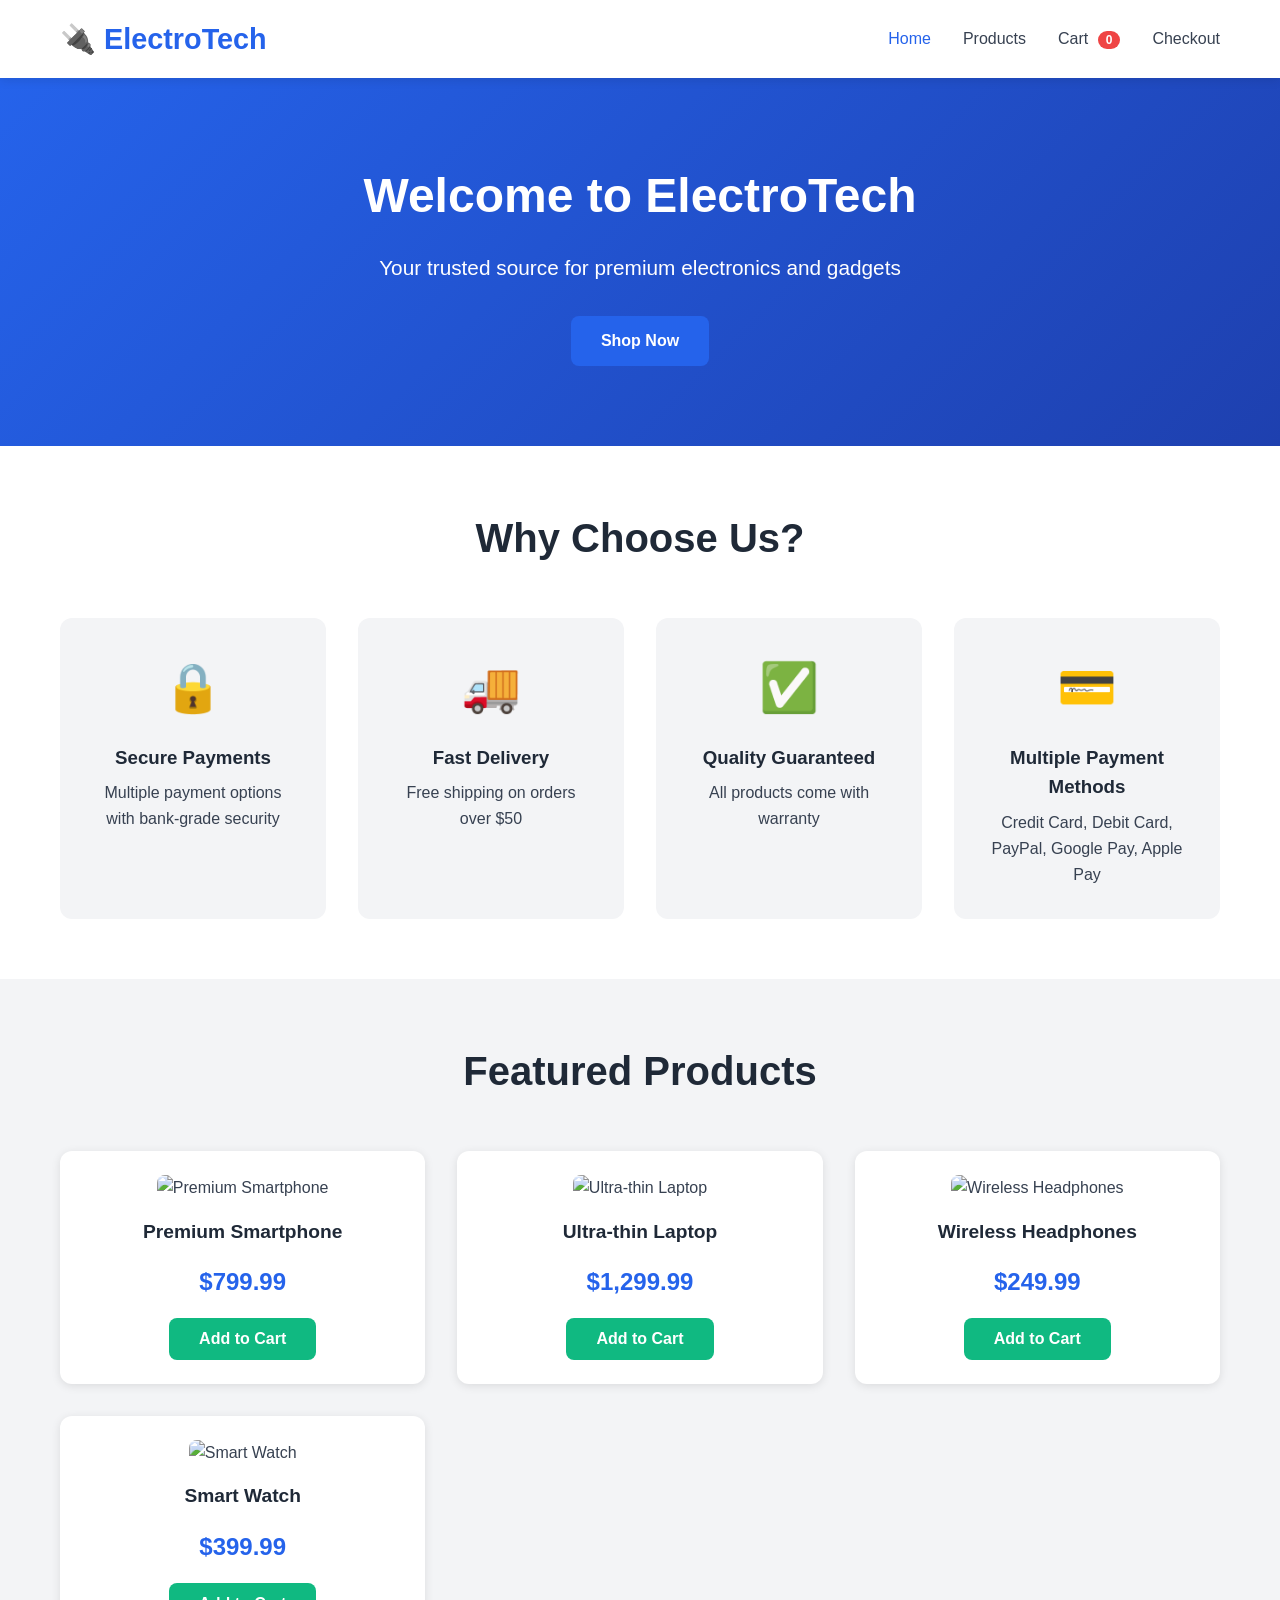
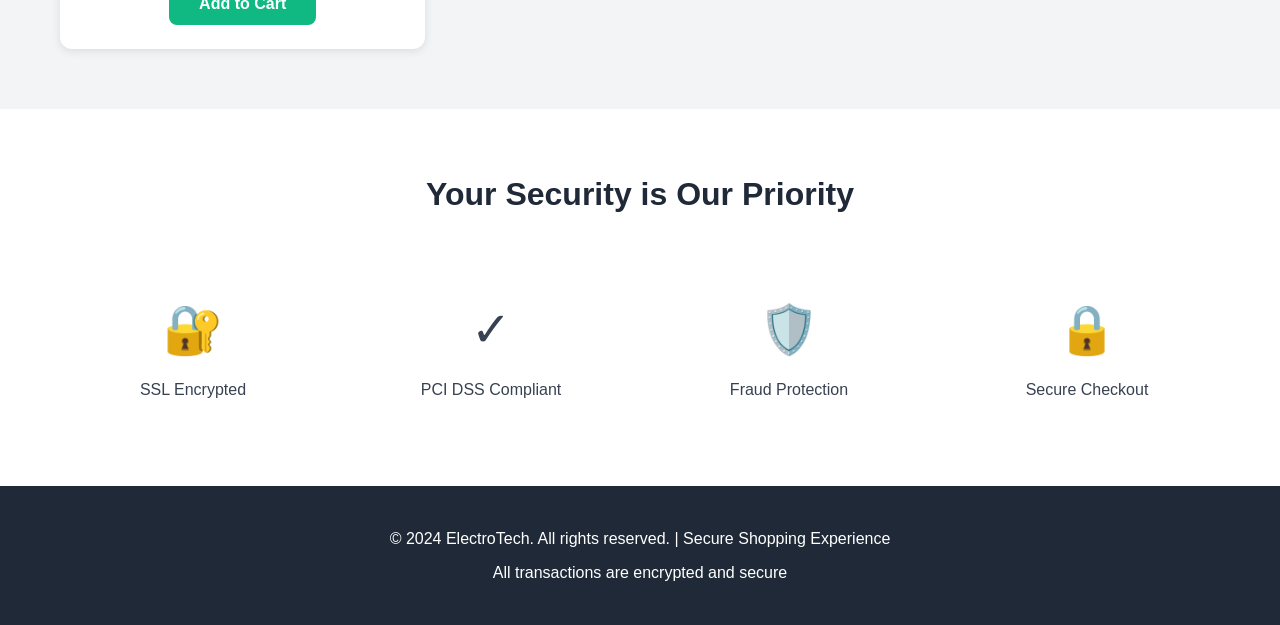
==== commit fed1f93f: "Merge pull request #1 from Seema2005406/copilot/design-secured-payment-website Implement secure e-co" ====
--- a/index.html
+++ b/index.html
@@ -3,387 +3,128 @@
 <head>
     <meta charset="UTF-8">
     <meta name="viewport" content="width=device-width, initial-scale=1.0">
-    <title>TechGadgets - Premium Electronics & PCBs</title>
+    <meta http-equiv="Content-Security-Policy" content="default-src 'self'; script-src 'self' 'unsafe-inline' https://www.paypal.com https://www.google.com https://appleid.cdn-apple.com; style-src 'self' 'unsafe-inline'; img-src 'self' data: https:; connect-src 'self' https://api.paypal.com https://pay.google.com;">
+    <meta http-equiv="Strict-Transport-Security" content="max-age=31536000; includeSubDomains">
+    <title>ElectroTech - Premium Electronics Store</title>
     <link rel="stylesheet" href="styles.css">
-    <link rel="stylesheet" href="https://cdnjs.cloudflare.com/ajax/libs/font-awesome/6.4.0/css/all.min.css">
 </head>
 <body>
-    <!-- Header -->
     <header>
         <nav class="navbar">
             <div class="container">
                 <div class="logo">
-                    <i class="fas fa-microchip"></i>
-                    <span>TechGadgets</span>
+                    <h1>🔌 ElectroTech</h1>
                 </div>
-                <div class="nav-links">
-                    <a href="#home" class="active">Home</a>
-                    <a href="#products">Products</a>
-                    <a href="#about">About</a>
-                    <a href="#contact">Contact</a>
-                </div>
-                <div class="nav-actions">
-                    <div class="search-box">
-                        <input type="text" id="searchInput" placeholder="Search products...">
-                        <i class="fas fa-search"></i>
-                    </div>
-                    <button class="cart-btn" onclick="toggleCart()">
-                        <i class="fas fa-shopping-cart"></i>
-                        <span class="cart-count">0</span>
-                    </button>
-                </div>
+                <ul class="nav-links">
+                    <li><a href="index.html" class="active">Home</a></li>
+                    <li><a href="products.html">Products</a></li>
+                    <li><a href="cart.html">Cart <span id="cart-count" class="badge">0</span></a></li>
+                    <li><a href="checkout.html">Checkout</a></li>
+                </ul>
             </div>
         </nav>
     </header>
 
-    <!-- Hero Section -->
-    <section id="home" class="hero">
-        <div class="container">
-            <div class="hero-content">
-                <h1>Premium Electronics & Custom PCBs</h1>
-                <p>Discover high-quality electronics gadgets and custom-made printed circuit boards</p>
-                <button class="btn-primary" onclick="document.getElementById('products').scrollIntoView({behavior: 'smooth'})">
-                    Shop Now <i class="fas fa-arrow-right"></i>
-                </button>
-            </div>
-        </div>
-    </section>
-
-    <!-- Categories -->
-    <section class="categories">
-        <div class="container">
-            <h2>Browse by Category</h2>
-            <div class="category-grid">
-                <div class="category-card" onclick="filterProducts('pcb')">
-                    <i class="fas fa-microchip"></i>
-                    <h3>Custom PCBs</h3>
-                    <p>Self-made printed circuit boards</p>
-                </div>
-                <div class="category-card" onclick="filterProducts('arduino')">
-                    <i class="fas fa-robot"></i>
-                    <h3>Arduino & Dev Boards</h3>
-                    <p>Development boards & kits</p>
-                </div>
-                <div class="category-card" onclick="filterProducts('sensor')">
-                    <i class="fas fa-satellite-dish"></i>
-                    <h3>Sensors</h3>
-                    <p>Various sensor modules</p>
-                </div>
-                <div class="category-card" onclick="filterProducts('component')">
-                    <i class="fas fa-bolt"></i>
-                    <h3>Components</h3>
-                    <p>Electronic components</p>
+    <main>
+        <section class="hero">
+            <div class="container">
+                <div class="hero-content">
+                    <h2>Welcome to ElectroTech</h2>
+                    <p>Your trusted source for premium electronics and gadgets</p>
+                    <a href="products.html" class="btn btn-primary">Shop Now</a>
                 </div>
             </div>
-        </div>
-    </section>
+        </section>
 
-    <!-- Products Section -->
-    <section id="products" class="products-section">
-        <div class="container">
-            <div class="section-header">
-                <h2>Our Products</h2>
-                <div class="filter-buttons">
-                    <button class="filter-btn active" onclick="filterProducts('all')">All</button>
-                    <button class="filter-btn" onclick="filterProducts('pcb')">PCBs</button>
-                    <button class="filter-btn" onclick="filterProducts('arduino')">Arduino</button>
-                    <button class="filter-btn" onclick="filterProducts('sensor')">Sensors</button>
-                    <button class="filter-btn" onclick="filterProducts('component')">Components</button>
+        <section class="features">
+            <div class="container">
+                <h2>Why Choose Us?</h2>
+                <div class="features-grid">
+                    <div class="feature-card">
+                        <div class="icon">🔒</div>
+                        <h3>Secure Payments</h3>
+                        <p>Multiple payment options with bank-grade security</p>
+                    </div>
+                    <div class="feature-card">
+                        <div class="icon">🚚</div>
+                        <h3>Fast Delivery</h3>
+                        <p>Free shipping on orders over $50</p>
+                    </div>
+                    <div class="feature-card">
+                        <div class="icon">✅</div>
+                        <h3>Quality Guaranteed</h3>
+                        <p>All products come with warranty</p>
+                    </div>
+                    <div class="feature-card">
+                        <div class="icon">💳</div>
+                        <h3>Multiple Payment Methods</h3>
+                        <p>Credit Card, Debit Card, PayPal, Google Pay, Apple Pay</p>
+                    </div>
                 </div>
             </div>
-            <div id="productsGrid" class="products-grid">
-                <!-- Products will be loaded dynamically -->
-            </div>
-        </div>
-    </section>
+        </section>
 
-    <!-- About Section -->
-    <section id="about" class="about-section">
-        <div class="container">
-            <h2>Why Choose Us?</h2>
-            <div class="features-grid">
-                <div class="feature-card">
-                    <i class="fas fa-shield-alt"></i>
-                    <h3>Secure Payments</h3>
-                    <p>Multiple secure payment options including credit/debit cards, PayPal, and more</p>
-                </div>
-                <div class="feature-card">
-                    <i class="fas fa-shipping-fast"></i>
-                    <h3>Fast Shipping</h3>
-                    <p>Quick and reliable worldwide shipping</p>
-                </div>
-                <div class="feature-card">
-                    <i class="fas fa-award"></i>
-                    <h3>Quality Products</h3>
-                    <p>High-quality electronics and custom PCBs</p>
-                </div>
-                <div class="feature-card">
-                    <i class="fas fa-headset"></i>
-                    <h3>24/7 Support</h3>
-                    <p>Always here to help you</p>
+        <section class="featured-products">
+            <div class="container">
+                <h2>Featured Products</h2>
+                <div class="products-grid">
+                    <div class="product-card" data-product-id="1">
+                        <img src="https://via.placeholder.com/300x300/4A90E2/ffffff?text=Smartphone" alt="Premium Smartphone">
+                        <h3>Premium Smartphone</h3>
+                        <p class="price">$799.99</p>
+                        <button class="btn btn-secondary add-to-cart" data-id="1" data-name="Premium Smartphone" data-price="799.99">Add to Cart</button>
+                    </div>
+                    <div class="product-card" data-product-id="2">
+                        <img src="https://via.placeholder.com/300x300/50C878/ffffff?text=Laptop" alt="Ultra-thin Laptop">
+                        <h3>Ultra-thin Laptop</h3>
+                        <p class="price">$1,299.99</p>
+                        <button class="btn btn-secondary add-to-cart" data-id="2" data-name="Ultra-thin Laptop" data-price="1299.99">Add to Cart</button>
+                    </div>
+                    <div class="product-card" data-product-id="3">
+                        <img src="https://via.placeholder.com/300x300/FF6B6B/ffffff?text=Headphones" alt="Wireless Headphones">
+                        <h3>Wireless Headphones</h3>
+                        <p class="price">$249.99</p>
+                        <button class="btn btn-secondary add-to-cart" data-id="3" data-name="Wireless Headphones" data-price="249.99">Add to Cart</button>
+                    </div>
+                    <div class="product-card" data-product-id="4">
+                        <img src="https://via.placeholder.com/300x300/FFD93D/ffffff?text=Smartwatch" alt="Smart Watch">
+                        <h3>Smart Watch</h3>
+                        <p class="price">$399.99</p>
+                        <button class="btn btn-secondary add-to-cart" data-id="4" data-name="Smart Watch" data-price="399.99">Add to Cart</button>
+                    </div>
                 </div>
             </div>
-        </div>
-    </section>
+        </section>
 
-    <!-- Cart Sidebar -->
-    <div id="cartSidebar" class="cart-sidebar">
-        <div class="cart-header">
-            <h2>Shopping Cart</h2>
-            <button class="close-btn" onclick="toggleCart()">
-                <i class="fas fa-times"></i>
-            </button>
-        </div>
-        <div id="cartItems" class="cart-items">
-            <!-- Cart items will be loaded dynamically -->
-        </div>
-        <div class="cart-footer">
-            <div class="cart-total">
-                <span>Total:</span>
-                <span id="cartTotal">$0.00</span>
-            </div>
-            <button class="btn-primary btn-full" onclick="proceedToCheckout()">
-                Proceed to Checkout <i class="fas fa-arrow-right"></i>
-            </button>
-        </div>
-    </div>
-
-    <!-- Checkout Modal -->
-    <div id="checkoutModal" class="modal">
-        <div class="modal-content">
-            <div class="modal-header">
-                <h2>Checkout</h2>
-                <button class="close-btn" onclick="closeCheckout()">
-                    <i class="fas fa-times"></i>
-                </button>
-            </div>
-            <div class="modal-body">
-                <!-- Order Summary -->
-                <div class="checkout-section">
-                    <h3>Order Summary</h3>
-                    <div id="checkoutItems" class="checkout-items">
-                        <!-- Order items will be loaded here -->
+        <section class="security-badges">
+            <div class="container">
+                <h2>Your Security is Our Priority</h2>
+                <div class="badges-grid">
+                    <div class="badge-item">
+                        <div class="badge-icon">🔐</div>
+                        <p>SSL Encrypted</p>
                     </div>
-                    <div class="order-total">
-                        <span>Total Amount:</span>
-                        <span id="checkoutTotal">$0.00</span>
+                    <div class="badge-item">
+                        <div class="badge-icon">✓</div>
+                        <p>PCI DSS Compliant</p>
+                    </div>
+                    <div class="badge-item">
+                        <div class="badge-icon">🛡️</div>
+                        <p>Fraud Protection</p>
+                    </div>
+                    <div class="badge-item">
+                        <div class="badge-icon">🔒</div>
+                        <p>Secure Checkout</p>
                     </div>
                 </div>
+            </div>
+        </section>
+    </main>
 
-                <!-- Shipping Information -->
-                <div class="checkout-section">
-                    <h3>Shipping Information</h3>
-                    <form id="shippingForm">
-                        <div class="form-row">
-                            <div class="form-group">
-                                <label>Full Name *</label>
-                                <input type="text" required placeholder="John Doe">
-                            </div>
-                            <div class="form-group">
-                                <label>Email *</label>
-                                <input type="email" required placeholder="john@example.com">
-                            </div>
-                        </div>
-                        <div class="form-group">
-                            <label>Address *</label>
-                            <input type="text" required placeholder="123 Main Street">
-                        </div>
-                        <div class="form-row">
-                            <div class="form-group">
-                                <label>City *</label>
-                                <input type="text" required placeholder="New York">
-                            </div>
-                            <div class="form-group">
-                                <label>Postal Code *</label>
-                                <input type="text" required placeholder="10001">
-                            </div>
-                            <div class="form-group">
-                                <label>Country *</label>
-                                <input type="text" required placeholder="USA">
-                            </div>
-                        </div>
-                    </form>
-                </div>
-
-                <!-- Payment Method Selection -->
-                <div class="checkout-section">
-                    <h3>Payment Method</h3>
-                    <div class="payment-methods">
-                        <div class="payment-option" onclick="selectPaymentMethod('credit-card')">
-                            <input type="radio" name="payment" id="creditCard" checked>
-                            <label for="creditCard">
-                                <i class="fas fa-credit-card"></i>
-                                <span>Credit Card</span>
-                            </label>
-                        </div>
-                        <div class="payment-option" onclick="selectPaymentMethod('debit-card')">
-                            <input type="radio" name="payment" id="debitCard">
-                            <label for="debitCard">
-                                <i class="fas fa-credit-card"></i>
-                                <span>Debit Card</span>
-                            </label>
-                        </div>
-                        <div class="payment-option" onclick="selectPaymentMethod('paypal')">
-                            <input type="radio" name="payment" id="paypal">
-                            <label for="paypal">
-                                <i class="fab fa-paypal"></i>
-                                <span>PayPal</span>
-                            </label>
-                        </div>
-                        <div class="payment-option" onclick="selectPaymentMethod('google-pay')">
-                            <input type="radio" name="payment" id="googlePay">
-                            <label for="googlePay">
-                                <i class="fab fa-google"></i>
-                                <span>Google Pay</span>
-                            </label>
-                        </div>
-                        <div class="payment-option" onclick="selectPaymentMethod('apple-pay')">
-                            <input type="radio" name="payment" id="applePay">
-                            <label for="applePay">
-                                <i class="fab fa-apple"></i>
-                                <span>Apple Pay</span>
-                            </label>
-                        </div>
-                        <div class="payment-option" onclick="selectPaymentMethod('stripe')">
-                            <input type="radio" name="payment" id="stripe">
-                            <label for="stripe">
-                                <i class="fab fa-stripe"></i>
-                                <span>Stripe</span>
-                            </label>
-                        </div>
-                    </div>
-                </div>
-
-                <!-- Payment Forms -->
-                <div class="checkout-section">
-                    <!-- Credit/Debit Card Form -->
-                    <div id="cardPaymentForm" class="payment-form active">
-                        <h3>Card Information</h3>
-                        <form id="cardForm">
-                            <div class="form-group">
-                                <label>Card Number *</label>
-                                <input type="text" required placeholder="1234 5678 9012 3456" maxlength="19">
-                            </div>
-                            <div class="form-group">
-                                <label>Cardholder Name *</label>
-                                <input type="text" required placeholder="John Doe">
-                            </div>
-                            <div class="form-row">
-                                <div class="form-group">
-                                    <label>Expiry Date *</label>
-                                    <input type="text" required placeholder="MM/YY" maxlength="5">
-                                </div>
-                                <div class="form-group">
-                                    <label>CVV *</label>
-                                    <input type="text" required placeholder="123" maxlength="4">
-                                </div>
-                            </div>
-                        </form>
-                    </div>
-
-                    <!-- PayPal Form -->
-                    <div id="paypalPaymentForm" class="payment-form">
-                        <div class="payment-info">
-                            <i class="fab fa-paypal" style="font-size: 48px; color: #00457C;"></i>
-                            <p>You will be redirected to PayPal to complete your payment securely.</p>
-                            <p class="info-text">Click "Place Order" to proceed to PayPal.</p>
-                        </div>
-                    </div>
-
-                    <!-- Google Pay Form -->
-                    <div id="googlePayForm" class="payment-form">
-                        <div class="payment-info">
-                            <i class="fab fa-google" style="font-size: 48px; color: #4285F4;"></i>
-                            <p>Pay securely with Google Pay.</p>
-                            <p class="info-text">Click "Place Order" to complete payment with Google Pay.</p>
-                        </div>
-                    </div>
-
-                    <!-- Apple Pay Form -->
-                    <div id="applePayForm" class="payment-form">
-                        <div class="payment-info">
-                            <i class="fab fa-apple" style="font-size: 48px; color: #000;"></i>
-                            <p>Pay securely with Apple Pay.</p>
-                            <p class="info-text">Click "Place Order" to complete payment with Apple Pay.</p>
-                        </div>
-                    </div>
-
-                    <!-- Stripe Form -->
-                    <div id="stripeForm" class="payment-form">
-                        <div class="payment-info">
-                            <i class="fab fa-stripe" style="font-size: 48px; color: #635BFF;"></i>
-                            <p>Secure payment powered by Stripe.</p>
-                            <p class="info-text">Click "Place Order" to complete payment via Stripe.</p>
-                        </div>
-                    </div>
-                </div>
-
-                <!-- Place Order Button -->
-                <button class="btn-primary btn-full btn-large" onclick="placeOrder()">
-                    <i class="fas fa-lock"></i> Place Order
-                </button>
-            </div>
-        </div>
-    </div>
-
-    <!-- Success Modal -->
-    <div id="successModal" class="modal">
-        <div class="modal-content success-content">
-            <div class="success-icon">
-                <i class="fas fa-check-circle"></i>
-            </div>
-            <h2>Order Placed Successfully!</h2>
-            <p>Thank you for your purchase. Your order has been received and will be processed shortly.</p>
-            <p class="order-id">Order ID: <span id="orderId"></span></p>
-            <button class="btn-primary" onclick="closeSuccessModal()">Continue Shopping</button>
-        </div>
-    </div>
-
-    <!-- Footer -->
-    <footer id="contact">
+    <footer>
         <div class="container">
-            <div class="footer-content">
-                <div class="footer-section">
-                    <h3><i class="fas fa-microchip"></i> TechGadgets</h3>
-                    <p>Your trusted source for premium electronics and custom PCBs.</p>
-                    <div class="social-links">
-                        <a href="#"><i class="fab fa-facebook"></i></a>
-                        <a href="#"><i class="fab fa-twitter"></i></a>
-                        <a href="#"><i class="fab fa-instagram"></i></a>
-                        <a href="#"><i class="fab fa-linkedin"></i></a>
-                    </div>
-                </div>
-                <div class="footer-section">
-                    <h4>Quick Links</h4>
-                    <ul>
-                        <li><a href="#home">Home</a></li>
-                        <li><a href="#products">Products</a></li>
-                        <li><a href="#about">About Us</a></li>
-                        <li><a href="#contact">Contact</a></li>
-                    </ul>
-                </div>
-                <div class="footer-section">
-                    <h4>Payment Methods</h4>
-                    <div class="payment-icons">
-                        <i class="fas fa-credit-card" title="Credit Card"></i>
-                        <i class="fab fa-cc-visa" title="Visa"></i>
-                        <i class="fab fa-cc-mastercard" title="Mastercard"></i>
-                        <i class="fab fa-paypal" title="PayPal"></i>
-                        <i class="fab fa-google-pay" title="Google Pay"></i>
-                        <i class="fab fa-apple-pay" title="Apple Pay"></i>
-                        <i class="fab fa-stripe" title="Stripe"></i>
-                    </div>
-                </div>
-                <div class="footer-section">
-                    <h4>Contact Us</h4>
-                    <p><i class="fas fa-envelope"></i> support@techgadgets.com</p>
-                    <p><i class="fas fa-phone"></i> +1 (555) 123-4567</p>
-                    <p><i class="fas fa-map-marker-alt"></i> 123 Tech Street, Silicon Valley</p>
-                </div>
-            </div>
-            <div class="footer-bottom">
-                <p>&copy; 2026 TechGadgets. All rights reserved.</p>
-            </div>
+            <p>&copy; 2024 ElectroTech. All rights reserved. | Secure Shopping Experience</p>
+            <p>All transactions are encrypted and secure</p>
         </div>
     </footer>
 
--- a/styles.css
+++ b/styles.css
@@ -6,19 +6,22 @@
 }
 
 :root {
-    --primary-color: #6366f1;
-    --secondary-color: #8b5cf6;
-    --dark-color: #1e293b;
-    --light-color: #f8fafc;
-    --text-color: #334155;
-    --border-color: #e2e8f0;
+    --primary-color: #2563eb;
+    --secondary-color: #1e40af;
     --success-color: #10b981;
     --danger-color: #ef4444;
     --warning-color: #f59e0b;
+    --dark-color: #1f2937;
+    --light-color: #f3f4f6;
+    --border-color: #e5e7eb;
+    --text-color: #374151;
+    --white: #ffffff;
+    --shadow: 0 2px 10px rgba(0, 0, 0, 0.1);
+    --shadow-lg: 0 10px 30px rgba(0, 0, 0, 0.15);
 }
 
 body {
-    font-family: 'Segoe UI', Tahoma, Geneva, Verdana, sans-serif;
+    font-family: -apple-system, BlinkMacSystemFont, 'Segoe UI', Roboto, 'Helvetica Neue', Arial, sans-serif;
     line-height: 1.6;
     color: var(--text-color);
     background-color: var(--light-color);
@@ -30,49 +33,39 @@
     padding: 0 20px;
 }
 
-/* Header & Navigation */
-header {
-    background-color: white;
-    box-shadow: 0 2px 10px rgba(0, 0, 0, 0.1);
+/* Navigation */
+.navbar {
+    background-color: var(--white);
+    box-shadow: var(--shadow);
     position: sticky;
     top: 0;
-    z-index: 100;
-}
-
-.navbar {
-    padding: 1rem 0;
+    z-index: 1000;
 }
 
 .navbar .container {
     display: flex;
     justify-content: space-between;
     align-items: center;
+    padding: 1rem 20px;
+}
+
+.logo h1 {
+    color: var(--primary-color);
+    font-size: 1.8rem;
+}
+
+.nav-links {
+    display: flex;
+    list-style: none;
     gap: 2rem;
 }
 
-.logo {
-    display: flex;
-    align-items: center;
-    gap: 0.5rem;
-    font-size: 1.5rem;
-    font-weight: bold;
-    color: var(--primary-color);
-}
-
-.logo i {
-    font-size: 1.8rem;
-}
-
-.nav-links {
-    display: flex;
-    gap: 2rem;
-}
-
 .nav-links a {
+    text-decoration: none;
     color: var(--text-color);
-    text-decoration: none;
     font-weight: 500;
     transition: color 0.3s;
+    position: relative;
 }
 
 .nav-links a:hover,
@@ -80,78 +73,25 @@
     color: var(--primary-color);
 }
 
-.nav-actions {
-    display: flex;
-    align-items: center;
-    gap: 1rem;
-}
-
-.search-box {
-    position: relative;
-}
-
-.search-box input {
-    padding: 0.5rem 2.5rem 0.5rem 1rem;
-    border: 2px solid var(--border-color);
-    border-radius: 25px;
-    width: 250px;
-    transition: border-color 0.3s;
-}
-
-.search-box input:focus {
-    outline: none;
-    border-color: var(--primary-color);
-}
-
-.search-box i {
-    position: absolute;
-    right: 1rem;
-    top: 50%;
-    transform: translateY(-50%);
-    color: var(--text-color);
-}
-
-.cart-btn {
-    position: relative;
-    background-color: var(--primary-color);
-    color: white;
-    border: none;
-    padding: 0.7rem 1.2rem;
-    border-radius: 25px;
-    cursor: pointer;
-    font-size: 1rem;
-    transition: background-color 0.3s;
-}
-
-.cart-btn:hover {
-    background-color: var(--secondary-color);
-}
-
-.cart-count {
-    position: absolute;
-    top: -5px;
-    right: -5px;
+.badge {
     background-color: var(--danger-color);
-    color: white;
-    border-radius: 50%;
-    width: 22px;
-    height: 22px;
-    display: flex;
-    align-items: center;
-    justify-content: center;
+    color: var(--white);
+    padding: 2px 8px;
+    border-radius: 12px;
     font-size: 0.75rem;
     font-weight: bold;
+    margin-left: 5px;
 }
 
 /* Hero Section */
 .hero {
     background: linear-gradient(135deg, var(--primary-color) 0%, var(--secondary-color) 100%);
-    color: white;
-    padding: 6rem 0;
-    text-align: center;
-}
-
-.hero-content h1 {
+    color: var(--white);
+    padding: 80px 0;
+    text-align: center;
+}
+
+.hero-content h2 {
     font-size: 3rem;
     margin-bottom: 1rem;
 }
@@ -159,130 +99,120 @@
 .hero-content p {
     font-size: 1.3rem;
     margin-bottom: 2rem;
-    opacity: 0.9;
-}
-
-.btn-primary {
-    background-color: white;
-    color: var(--primary-color);
+}
+
+/* Buttons */
+.btn {
+    display: inline-block;
+    padding: 12px 30px;
     border: none;
-    padding: 1rem 2rem;
-    border-radius: 25px;
+    border-radius: 8px;
     font-size: 1rem;
     font-weight: 600;
+    text-decoration: none;
     cursor: pointer;
-    transition: transform 0.3s, box-shadow 0.3s;
-    display: inline-flex;
-    align-items: center;
-    gap: 0.5rem;
+    transition: all 0.3s;
+    text-align: center;
+}
+
+.btn-primary {
+    background-color: var(--primary-color);
+    color: var(--white);
 }
 
 .btn-primary:hover {
+    background-color: var(--secondary-color);
     transform: translateY(-2px);
-    box-shadow: 0 10px 20px rgba(0, 0, 0, 0.2);
-}
-
-.btn-full {
+    box-shadow: var(--shadow);
+}
+
+.btn-secondary {
+    background-color: var(--success-color);
+    color: var(--white);
+}
+
+.btn-secondary:hover {
+    background-color: #059669;
+}
+
+.btn-block {
+    display: block;
     width: 100%;
-    justify-content: center;
-}
-
-.btn-large {
-    padding: 1.2rem 2rem;
+}
+
+.btn-google-pay {
+    background-color: #4285f4;
+    color: var(--white);
+    margin-top: 1rem;
+}
+
+.btn-apple-pay {
+    background-color: #000;
+    color: var(--white);
+    margin-top: 1rem;
+}
+
+.btn-submit {
+    margin-top: 2rem;
+    padding: 15px;
     font-size: 1.1rem;
 }
 
-/* Categories */
-.categories {
-    padding: 4rem 0;
-    background-color: white;
-}
-
-.categories h2 {
+/* Features Section */
+.features {
+    padding: 60px 0;
+    background-color: var(--white);
+}
+
+.features h2 {
     text-align: center;
     font-size: 2.5rem;
     margin-bottom: 3rem;
     color: var(--dark-color);
 }
 
-.category-grid {
+.features-grid {
     display: grid;
     grid-template-columns: repeat(auto-fit, minmax(250px, 1fr));
     gap: 2rem;
 }
 
-.category-card {
+.feature-card {
+    text-align: center;
+    padding: 2rem;
+    border-radius: 12px;
     background-color: var(--light-color);
-    padding: 2rem;
-    border-radius: 15px;
-    text-align: center;
-    cursor: pointer;
     transition: transform 0.3s, box-shadow 0.3s;
-    border: 2px solid transparent;
-}
-
-.category-card:hover {
+}
+
+.feature-card:hover {
     transform: translateY(-5px);
-    box-shadow: 0 10px 30px rgba(0, 0, 0, 0.1);
-    border-color: var(--primary-color);
-}
-
-.category-card i {
+    box-shadow: var(--shadow-lg);
+}
+
+.feature-card .icon {
     font-size: 3rem;
-    color: var(--primary-color);
     margin-bottom: 1rem;
 }
 
-.category-card h3 {
-    font-size: 1.3rem;
+.feature-card h3 {
+    color: var(--dark-color);
     margin-bottom: 0.5rem;
-    color: var(--dark-color);
-}
-
-.category-card p {
-    color: var(--text-color);
-}
-
-/* Products Section */
+}
+
+/* Products Grid */
+.featured-products,
 .products-section {
-    padding: 4rem 0;
-}
-
-.section-header {
-    display: flex;
-    justify-content: space-between;
-    align-items: center;
-    margin-bottom: 2rem;
-    flex-wrap: wrap;
-    gap: 1rem;
-}
-
-.section-header h2 {
+    padding: 60px 0;
+    background-color: var(--light-color);
+}
+
+.featured-products h2,
+.products-section h2 {
+    text-align: center;
     font-size: 2.5rem;
-    color: var(--dark-color);
-}
-
-.filter-buttons {
-    display: flex;
-    gap: 0.5rem;
-    flex-wrap: wrap;
-}
-
-.filter-btn {
-    padding: 0.5rem 1.5rem;
-    border: 2px solid var(--border-color);
-    background-color: white;
-    border-radius: 25px;
-    cursor: pointer;
-    transition: all 0.3s;
-    font-weight: 500;
-}
-
-.filter-btn:hover,
-.filter-btn.active {
-    background-color: var(--primary-color);
-    color: white;
-    border-color: var(--primary-color);
+    margin-bottom: 3rem;
+    color: var(--dark-color);
 }
 
 .products-grid {
@@ -292,210 +222,148 @@
 }
 
 .product-card {
-    background-color: white;
-    border-radius: 15px;
-    overflow: hidden;
-    box-shadow: 0 2px 10px rgba(0, 0, 0, 0.1);
+    background-color: var(--white);
+    border-radius: 12px;
+    padding: 1.5rem;
+    text-align: center;
+    box-shadow: var(--shadow);
     transition: transform 0.3s, box-shadow 0.3s;
-    cursor: pointer;
 }
 
 .product-card:hover {
     transform: translateY(-5px);
-    box-shadow: 0 10px 30px rgba(0, 0, 0, 0.15);
-}
-
-.product-image {
+    box-shadow: var(--shadow-lg);
+}
+
+.product-card img {
     width: 100%;
     height: 250px;
-    background: linear-gradient(135deg, var(--primary-color) 0%, var(--secondary-color) 100%);
-    display: flex;
-    align-items: center;
-    justify-content: center;
-    color: white;
-    font-size: 4rem;
-}
-
-.product-details {
-    padding: 1.5rem;
-}
-
-.product-category {
-    color: var(--primary-color);
-    font-size: 0.85rem;
-    font-weight: 600;
-    text-transform: uppercase;
+    object-fit: cover;
+    border-radius: 8px;
+    margin-bottom: 1rem;
+}
+
+.product-card h3 {
+    color: var(--dark-color);
     margin-bottom: 0.5rem;
-}
-
-.product-name {
     font-size: 1.2rem;
-    font-weight: 600;
-    color: var(--dark-color);
-    margin-bottom: 0.5rem;
-}
-
-.product-description {
+}
+
+.product-card .description {
     color: var(--text-color);
     font-size: 0.9rem;
-    margin-bottom: 1rem;
-}
-
-.product-footer {
-    display: flex;
-    justify-content: space-between;
-    align-items: center;
-}
-
-.product-price {
+    margin-bottom: 0.5rem;
+}
+
+.product-card .price {
+    color: var(--primary-color);
     font-size: 1.5rem;
     font-weight: bold;
-    color: var(--primary-color);
-}
-
-.add-to-cart-btn {
-    background-color: var(--primary-color);
-    color: white;
-    border: none;
-    padding: 0.7rem 1.5rem;
-    border-radius: 25px;
-    cursor: pointer;
-    transition: background-color 0.3s;
-    font-weight: 600;
-}
-
-.add-to-cart-btn:hover {
-    background-color: var(--secondary-color);
-}
-
-/* About Section */
-.about-section {
-    padding: 4rem 0;
-    background-color: white;
-}
-
-.about-section h2 {
-    text-align: center;
+    margin: 1rem 0;
+}
+
+/* Security Badges */
+.security-badges {
+    padding: 60px 0;
+    background-color: var(--white);
+}
+
+.security-badges h2 {
+    text-align: center;
+    font-size: 2rem;
+    margin-bottom: 3rem;
+    color: var(--dark-color);
+}
+
+.badges-grid {
+    display: grid;
+    grid-template-columns: repeat(auto-fit, minmax(200px, 1fr));
+    gap: 2rem;
+}
+
+.badge-item {
+    text-align: center;
+    padding: 1.5rem;
+}
+
+.badge-icon {
+    font-size: 3rem;
+    margin-bottom: 0.5rem;
+}
+
+/* Page Header */
+.page-header {
+    background: linear-gradient(135deg, var(--primary-color) 0%, var(--secondary-color) 100%);
+    color: var(--white);
+    padding: 40px 0;
+    text-align: center;
+}
+
+.page-header h2 {
     font-size: 2.5rem;
-    margin-bottom: 3rem;
-    color: var(--dark-color);
-}
-
-.features-grid {
+    margin-bottom: 0.5rem;
+}
+
+/* Cart Section */
+.cart-section {
+    padding: 60px 0;
+}
+
+.cart-content {
     display: grid;
-    grid-template-columns: repeat(auto-fit, minmax(250px, 1fr));
+    grid-template-columns: 2fr 1fr;
     gap: 2rem;
 }
 
-.feature-card {
-    text-align: center;
+.cart-items {
+    background-color: var(--white);
+    border-radius: 12px;
     padding: 2rem;
-}
-
-.feature-card i {
-    font-size: 3rem;
-    color: var(--primary-color);
-    margin-bottom: 1rem;
-}
-
-.feature-card h3 {
-    font-size: 1.3rem;
-    margin-bottom: 0.5rem;
-    color: var(--dark-color);
-}
-
-.feature-card p {
-    color: var(--text-color);
-}
-
-/* Cart Sidebar */
-.cart-sidebar {
-    position: fixed;
-    top: 0;
-    right: -400px;
-    width: 400px;
-    height: 100vh;
-    background-color: white;
-    box-shadow: -2px 0 10px rgba(0, 0, 0, 0.1);
-    transition: right 0.3s;
-    z-index: 1000;
-    display: flex;
-    flex-direction: column;
-}
-
-.cart-sidebar.active {
-    right: 0;
-}
-
-.cart-header {
-    display: flex;
-    justify-content: space-between;
+    box-shadow: var(--shadow);
+}
+
+.cart-item {
+    display: flex;
+    gap: 1.5rem;
+    padding: 1.5rem;
+    border-bottom: 1px solid var(--border-color);
     align-items: center;
-    padding: 1.5rem;
-    border-bottom: 2px solid var(--border-color);
-}
-
-.cart-header h2 {
-    font-size: 1.5rem;
-    color: var(--dark-color);
-}
-
-.close-btn {
-    background: none;
-    border: none;
-    font-size: 1.5rem;
-    cursor: pointer;
-    color: var(--text-color);
-    transition: color 0.3s;
-}
-
-.close-btn:hover {
-    color: var(--danger-color);
-}
-
-.cart-items {
-    flex: 1;
-    overflow-y: auto;
-    padding: 1.5rem;
-}
-
-.cart-item {
-    display: flex;
-    gap: 1rem;
-    padding: 1rem;
-    border-bottom: 1px solid var(--border-color);
-}
-
-.cart-item-image {
-    width: 80px;
-    height: 80px;
-    background: linear-gradient(135deg, var(--primary-color) 0%, var(--secondary-color) 100%);
-    border-radius: 10px;
-    display: flex;
-    align-items: center;
-    justify-content: center;
-    color: white;
-    font-size: 2rem;
-    flex-shrink: 0;
+}
+
+.cart-item:last-child {
+    border-bottom: none;
+}
+
+.cart-item img {
+    width: 100px;
+    height: 100px;
+    object-fit: cover;
+    border-radius: 8px;
 }
 
 .cart-item-details {
     flex: 1;
 }
 
-.cart-item-name {
-    font-weight: 600;
+.cart-item-details h3 {
     color: var(--dark-color);
     margin-bottom: 0.5rem;
 }
 
 .cart-item-price {
     color: var(--primary-color);
-    font-weight: 600;
-    margin-bottom: 0.5rem;
-}
-
-.cart-item-quantity {
+    font-size: 1.2rem;
+    font-weight: bold;
+}
+
+.cart-item-controls {
+    display: flex;
+    align-items: center;
+    gap: 1rem;
+    margin-top: 0.5rem;
+}
+
+.quantity-control {
     display: flex;
     align-items: center;
     gap: 0.5rem;
@@ -506,51 +374,404 @@
     border: 1px solid var(--border-color);
     width: 30px;
     height: 30px;
-    border-radius: 5px;
+    border-radius: 4px;
+    cursor: pointer;
+    font-weight: bold;
+}
+
+.quantity-btn:hover {
+    background-color: var(--border-color);
+}
+
+.quantity-display {
+    min-width: 30px;
+    text-align: center;
+    font-weight: bold;
+}
+
+.remove-btn {
+    background-color: var(--danger-color);
+    color: var(--white);
+    border: none;
+    padding: 8px 16px;
+    border-radius: 6px;
+    cursor: pointer;
+    font-size: 0.9rem;
+}
+
+.remove-btn:hover {
+    background-color: #dc2626;
+}
+
+.empty-cart {
+    text-align: center;
+    padding: 4rem 2rem;
+    background-color: var(--white);
+    border-radius: 12px;
+    box-shadow: var(--shadow);
+}
+
+.empty-cart .icon {
+    font-size: 5rem;
+    margin-bottom: 1rem;
+}
+
+.empty-cart h3 {
+    color: var(--dark-color);
+    font-size: 1.8rem;
+    margin-bottom: 0.5rem;
+}
+
+.cart-summary {
+    background-color: var(--white);
+    border-radius: 12px;
+    padding: 2rem;
+    box-shadow: var(--shadow);
+    height: fit-content;
+    position: sticky;
+    top: 100px;
+}
+
+.cart-summary h3 {
+    color: var(--dark-color);
+    margin-bottom: 1.5rem;
+    font-size: 1.5rem;
+}
+
+.summary-row {
+    display: flex;
+    justify-content: space-between;
+    padding: 0.75rem 0;
+    border-bottom: 1px solid var(--border-color);
+}
+
+.summary-row.total {
+    border-top: 2px solid var(--dark-color);
+    border-bottom: none;
+    padding-top: 1rem;
+    margin-top: 0.5rem;
+    font-size: 1.3rem;
+}
+
+/* Checkout Section */
+.checkout-section {
+    padding: 40px 0 60px;
+}
+
+.checkout-grid {
+    display: grid;
+    grid-template-columns: 2fr 1fr;
+    gap: 2rem;
+}
+
+.checkout-form {
+    background-color: var(--white);
+    border-radius: 12px;
+    padding: 2rem;
+    box-shadow: var(--shadow);
+}
+
+.security-notice {
+    background-color: #ecfdf5;
+    border: 2px solid var(--success-color);
+    border-radius: 8px;
+    padding: 1rem;
+    margin-bottom: 2rem;
+    display: flex;
+    align-items: center;
+    gap: 1rem;
+}
+
+.lock-icon {
+    font-size: 1.5rem;
+}
+
+.form-section {
+    margin-bottom: 2rem;
+    padding-bottom: 2rem;
+    border-bottom: 1px solid var(--border-color);
+}
+
+.form-section:last-child {
+    border-bottom: none;
+}
+
+.form-section h3 {
+    color: var(--dark-color);
+    margin-bottom: 1.5rem;
+    font-size: 1.3rem;
+}
+
+.form-group {
+    margin-bottom: 1.5rem;
+}
+
+.form-group label {
+    display: block;
+    color: var(--dark-color);
+    font-weight: 500;
+    margin-bottom: 0.5rem;
+}
+
+.form-group input[type="text"],
+.form-group input[type="email"],
+.form-group input[type="tel"],
+.form-group select {
+    width: 100%;
+    padding: 12px;
+    border: 1px solid var(--border-color);
+    border-radius: 6px;
+    font-size: 1rem;
+    transition: border-color 0.3s;
+}
+
+.form-group input:focus,
+.form-group select:focus {
+    outline: none;
+    border-color: var(--primary-color);
+    box-shadow: 0 0 0 3px rgba(37, 99, 235, 0.1);
+}
+
+.form-group input:invalid:not(:placeholder-shown) {
+    border-color: var(--danger-color);
+}
+
+.form-group input:valid:not(:placeholder-shown) {
+    border-color: var(--success-color);
+}
+
+.form-row {
+    display: grid;
+    grid-template-columns: 1fr 1fr;
+    gap: 1rem;
+}
+
+.help-text {
+    display: block;
+    font-size: 0.85rem;
+    color: #6b7280;
+    margin-top: 0.25rem;
+}
+
+/* Payment Methods */
+.payment-methods {
+    display: grid;
+    gap: 1rem;
+}
+
+.payment-option {
+    position: relative;
+}
+
+.payment-option input[type="radio"] {
+    position: absolute;
+    opacity: 0;
+}
+
+.payment-option label {
+    display: flex;
+    align-items: center;
+    gap: 1rem;
+    padding: 1rem;
+    border: 2px solid var(--border-color);
+    border-radius: 8px;
     cursor: pointer;
     transition: all 0.3s;
 }
 
-.quantity-btn:hover {
-    background-color: var(--primary-color);
-    color: white;
+.payment-option input[type="radio"]:checked + label {
     border-color: var(--primary-color);
-}
-
-.remove-item {
-    background-color: var(--danger-color);
-    color: white;
-    border: none;
-    padding: 0.5rem 1rem;
-    border-radius: 5px;
+    background-color: #eff6ff;
+}
+
+.payment-option label:hover {
+    border-color: var(--primary-color);
+}
+
+.payment-icon {
+    font-size: 1.5rem;
+    width: 40px;
+    text-align: center;
+}
+
+.accepted-cards {
+    display: flex;
+    align-items: center;
+    gap: 1rem;
+    margin-bottom: 1rem;
+    padding: 1rem;
+    background-color: var(--light-color);
+    border-radius: 8px;
+}
+
+.card-logos {
+    display: flex;
+    gap: 0.5rem;
+}
+
+.card-logo {
+    padding: 4px 8px;
+    background-color: var(--white);
+    border: 1px solid var(--border-color);
+    border-radius: 4px;
+    font-size: 0.75rem;
+    font-weight: bold;
+}
+
+.card-type-indicator {
+    position: absolute;
+    right: 12px;
+    top: 50%;
+    transform: translateY(-50%);
+    font-weight: bold;
+    color: var(--primary-color);
+}
+
+.payment-info-box {
+    background-color: var(--light-color);
+    border-radius: 8px;
+    padding: 2rem;
+    text-align: center;
+}
+
+.payment-info-box h3 {
+    color: var(--dark-color);
+    margin-bottom: 1rem;
+}
+
+.paypal-features,
+.google-pay-features,
+.apple-pay-features {
+    margin: 1.5rem 0;
+    text-align: left;
+}
+
+.paypal-features p,
+.google-pay-features p,
+.apple-pay-features p {
+    padding: 0.5rem 0;
+    color: var(--text-color);
+}
+
+.checkbox-label {
+    display: flex;
+    align-items: center;
+    gap: 0.5rem;
     cursor: pointer;
-    margin-top: 0.5rem;
-    font-size: 0.9rem;
-}
-
-.cart-footer {
+    font-weight: normal;
+}
+
+.checkbox-label input[type="checkbox"] {
+    width: 18px;
+    height: 18px;
+    cursor: pointer;
+}
+
+.checkbox-label a {
+    color: var(--primary-color);
+    text-decoration: none;
+}
+
+.checkbox-label a:hover {
+    text-decoration: underline;
+}
+
+/* Security Features */
+.security-features {
+    background-color: #ecfdf5;
+    border: 1px solid var(--success-color);
+    border-radius: 8px;
     padding: 1.5rem;
+    margin-top: 2rem;
+}
+
+.security-features h4 {
+    color: var(--dark-color);
+    margin-bottom: 1rem;
+}
+
+.security-features ul {
+    list-style: none;
+}
+
+.security-features li {
+    padding: 0.5rem 0;
+    color: var(--text-color);
+}
+
+/* Order Summary Sidebar */
+.order-summary-sidebar {
+    position: sticky;
+    top: 100px;
+    height: fit-content;
+}
+
+.summary-box {
+    background-color: var(--white);
+    border-radius: 12px;
+    padding: 2rem;
+    box-shadow: var(--shadow);
+    margin-bottom: 1.5rem;
+}
+
+.summary-box h3 {
+    color: var(--dark-color);
+    margin-bottom: 1.5rem;
+    font-size: 1.3rem;
+}
+
+.summary-items {
+    margin-bottom: 1.5rem;
+}
+
+.summary-item {
+    display: flex;
+    justify-content: space-between;
+    padding: 0.75rem 0;
+    border-bottom: 1px solid var(--border-color);
+}
+
+.summary-item:last-child {
+    border-bottom: none;
+}
+
+.summary-item-name {
+    font-weight: 500;
+    color: var(--dark-color);
+}
+
+.summary-item-price {
+    color: var(--text-color);
+}
+
+.summary-totals {
     border-top: 2px solid var(--border-color);
-}
-
-.cart-total {
-    display: flex;
-    justify-content: space-between;
-    font-size: 1.3rem;
-    font-weight: bold;
-    margin-bottom: 1rem;
-}
-
-.empty-cart {
-    text-align: center;
-    padding: 3rem 1rem;
+    padding-top: 1rem;
+}
+
+.trust-badges {
+    display: grid;
+    grid-template-columns: repeat(3, 1fr);
+    gap: 1rem;
+}
+
+.trust-badge {
+    background-color: var(--white);
+    border-radius: 8px;
+    padding: 1rem;
+    text-align: center;
+    box-shadow: var(--shadow);
+}
+
+.trust-badge span {
+    font-size: 2rem;
+    display: block;
+    margin-bottom: 0.5rem;
+}
+
+.trust-badge p {
+    font-size: 0.85rem;
     color: var(--text-color);
-}
-
-.empty-cart i {
-    font-size: 4rem;
-    color: var(--border-color);
-    margin-bottom: 1rem;
 }
 
 /* Modal */
@@ -563,288 +784,102 @@
     height: 100%;
     background-color: rgba(0, 0, 0, 0.5);
     z-index: 2000;
-    overflow-y: auto;
-}
-
-.modal.active {
+    justify-content: center;
+    align-items: center;
+}
+
+.modal.show {
+    display: flex;
+}
+
+.modal-content {
+    background-color: var(--white);
+    border-radius: 12px;
+    padding: 3rem;
+    text-align: center;
+    max-width: 500px;
+    box-shadow: var(--shadow-lg);
+}
+
+.success-icon {
+    width: 80px;
+    height: 80px;
+    background-color: var(--success-color);
+    color: var(--white);
+    border-radius: 50%;
     display: flex;
     align-items: center;
     justify-content: center;
-    padding: 2rem;
-}
-
-.modal-content {
-    background-color: white;
-    border-radius: 15px;
-    max-width: 800px;
-    width: 100%;
-    max-height: 90vh;
-    overflow-y: auto;
-    box-shadow: 0 10px 40px rgba(0, 0, 0, 0.2);
-}
-
-.modal-header {
-    display: flex;
-    justify-content: space-between;
-    align-items: center;
-    padding: 1.5rem;
-    border-bottom: 2px solid var(--border-color);
-}
-
-.modal-header h2 {
-    font-size: 1.8rem;
-    color: var(--dark-color);
-}
-
-.modal-body {
-    padding: 2rem;
-}
-
-.checkout-section {
-    margin-bottom: 2rem;
-}
-
-.checkout-section h3 {
-    font-size: 1.3rem;
+    font-size: 3rem;
+    margin: 0 auto 1.5rem;
+}
+
+.modal-content h2 {
     color: var(--dark-color);
     margin-bottom: 1rem;
-    padding-bottom: 0.5rem;
-    border-bottom: 2px solid var(--border-color);
-}
-
-.checkout-items {
+}
+
+.modal-content p {
+    color: var(--text-color);
     margin-bottom: 1rem;
-}
-
-.checkout-item {
-    display: flex;
-    justify-content: space-between;
-    padding: 0.5rem 0;
-    border-bottom: 1px solid var(--border-color);
-}
-
-.order-total {
-    display: flex;
-    justify-content: space-between;
-    font-size: 1.3rem;
-    font-weight: bold;
-    padding: 1rem 0;
-    border-top: 2px solid var(--dark-color);
-    margin-top: 1rem;
-}
-
-/* Forms */
-.form-group {
-    margin-bottom: 1rem;
-    flex: 1;
-}
-
-.form-group label {
-    display: block;
-    margin-bottom: 0.5rem;
-    font-weight: 600;
-    color: var(--dark-color);
-}
-
-.form-group input,
-.form-group select {
-    width: 100%;
-    padding: 0.8rem;
-    border: 2px solid var(--border-color);
-    border-radius: 8px;
-    font-size: 1rem;
-    transition: border-color 0.3s;
-}
-
-.form-group input:focus,
-.form-group select:focus {
-    outline: none;
-    border-color: var(--primary-color);
-}
-
-.form-row {
-    display: flex;
-    gap: 1rem;
-}
-
-/* Payment Methods */
-.payment-methods {
-    display: grid;
-    grid-template-columns: repeat(auto-fit, minmax(150px, 1fr));
-    gap: 1rem;
-}
-
-.payment-option {
-    border: 2px solid var(--border-color);
-    border-radius: 10px;
-    padding: 1rem;
-    cursor: pointer;
-    transition: all 0.3s;
-    text-align: center;
-}
-
-.payment-option:hover {
-    border-color: var(--primary-color);
-    background-color: var(--light-color);
-}
-
-.payment-option input[type="radio"] {
-    display: none;
-}
-
-.payment-option input[type="radio"]:checked + label {
-    color: var(--primary-color);
-}
-
-.payment-option label {
-    cursor: pointer;
-    display: flex;
-    flex-direction: column;
-    align-items: center;
-    gap: 0.5rem;
-}
-
-.payment-option i {
-    font-size: 2rem;
-}
-
-.payment-option.active {
-    border-color: var(--primary-color);
-    background-color: var(--light-color);
-}
-
-.payment-form {
-    display: none;
-}
-
-.payment-form.active {
-    display: block;
-}
-
-.payment-info {
-    text-align: center;
-    padding: 2rem;
-    background-color: var(--light-color);
-    border-radius: 10px;
-}
-
-.payment-info p {
-    margin: 1rem 0;
-    color: var(--text-color);
-}
-
-.info-text {
-    font-weight: 600;
-    color: var(--primary-color);
-}
-
-/* Success Modal */
-.success-content {
-    text-align: center;
-    padding: 3rem;
-}
-
-.success-icon {
-    font-size: 5rem;
-    color: var(--success-color);
-    margin-bottom: 1rem;
-}
-
-.success-content h2 {
-    font-size: 2rem;
-    color: var(--dark-color);
-    margin-bottom: 1rem;
-}
-
-.success-content p {
-    font-size: 1.1rem;
-    color: var(--text-color);
-    margin-bottom: 0.5rem;
-}
-
-.order-id {
-    font-weight: bold;
-    color: var(--primary-color);
-    font-size: 1.2rem;
-    margin: 1.5rem 0;
 }
 
 /* Footer */
 footer {
     background-color: var(--dark-color);
-    color: white;
-    padding: 3rem 0 1rem;
-}
-
-.footer-content {
-    display: grid;
-    grid-template-columns: repeat(auto-fit, minmax(250px, 1fr));
-    gap: 2rem;
-    margin-bottom: 2rem;
-}
-
-.footer-section h3,
-.footer-section h4 {
-    margin-bottom: 1rem;
-}
-
-.footer-section p {
-    margin-bottom: 0.5rem;
-    opacity: 0.9;
-}
-
-.footer-section ul {
-    list-style: none;
-}
-
-.footer-section ul li {
-    margin-bottom: 0.5rem;
-}
-
-.footer-section ul li a {
-    color: white;
-    text-decoration: none;
-    opacity: 0.9;
-    transition: opacity 0.3s;
-}
-
-.footer-section ul li a:hover {
-    opacity: 1;
-}
-
-.social-links {
-    display: flex;
-    gap: 1rem;
-    margin-top: 1rem;
-}
-
-.social-links a {
-    color: white;
-    font-size: 1.5rem;
-    transition: color 0.3s;
-}
-
-.social-links a:hover {
-    color: var(--primary-color);
-}
-
-.payment-icons {
-    display: flex;
-    gap: 1rem;
-    flex-wrap: wrap;
-    font-size: 2rem;
-    opacity: 0.9;
-}
-
-.footer-bottom {
-    text-align: center;
-    padding-top: 2rem;
-    border-top: 1px solid rgba(255, 255, 255, 0.1);
-    opacity: 0.8;
+    color: var(--white);
+    padding: 2rem 0;
+    text-align: center;
+}
+
+footer p {
+    margin: 0.5rem 0;
 }
 
 /* Responsive Design */
 @media (max-width: 768px) {
+    .nav-links {
+        gap: 1rem;
+        font-size: 0.9rem;
+    }
+
+    .hero-content h2 {
+        font-size: 2rem;
+    }
+
+    .hero-content p {
+        font-size: 1rem;
+    }
+
+    .features-grid,
+    .products-grid {
+        grid-template-columns: 1fr;
+    }
+
+    .cart-content,
+    .checkout-grid {
+        grid-template-columns: 1fr;
+    }
+
+    .cart-item {
+        flex-direction: column;
+        text-align: center;
+    }
+
+    .form-row {
+        grid-template-columns: 1fr;
+    }
+
+    .trust-badges {
+        grid-template-columns: 1fr;
+    }
+
+    .order-summary-sidebar {
+        position: static;
+    }
+}
+
+@media (max-width: 480px) {
     .navbar .container {
         flex-direction: column;
         gap: 1rem;
@@ -855,42 +890,25 @@
         justify-content: center;
     }
 
-    .search-box input {
-        width: 200px;
-    }
-
-    .hero-content h1 {
-        font-size: 2rem;
-    }
-
-    .hero-content p {
-        font-size: 1rem;
-    }
-
-    .cart-sidebar {
-        width: 100%;
-        right: -100%;
-    }
-
-    .modal-content {
-        margin: 1rem;
-    }
-
-    .form-row {
-        flex-direction: column;
-    }
-
-    .payment-methods {
-        grid-template-columns: repeat(auto-fit, minmax(120px, 1fr));
-    }
-}
-
-@media (max-width: 480px) {
-    .products-grid {
-        grid-template-columns: 1fr;
-    }
-
-    .category-grid {
-        grid-template-columns: 1fr;
-    }
-}
+    .logo h1 {
+        font-size: 1.5rem;
+    }
+}
+
+/* Animation */
+@keyframes fadeIn {
+    from {
+        opacity: 0;
+        transform: translateY(20px);
+    }
+    to {
+        opacity: 1;
+        transform: translateY(0);
+    }
+}
+
+.product-card,
+.feature-card,
+.cart-item {
+    animation: fadeIn 0.5s ease-out;
+}
